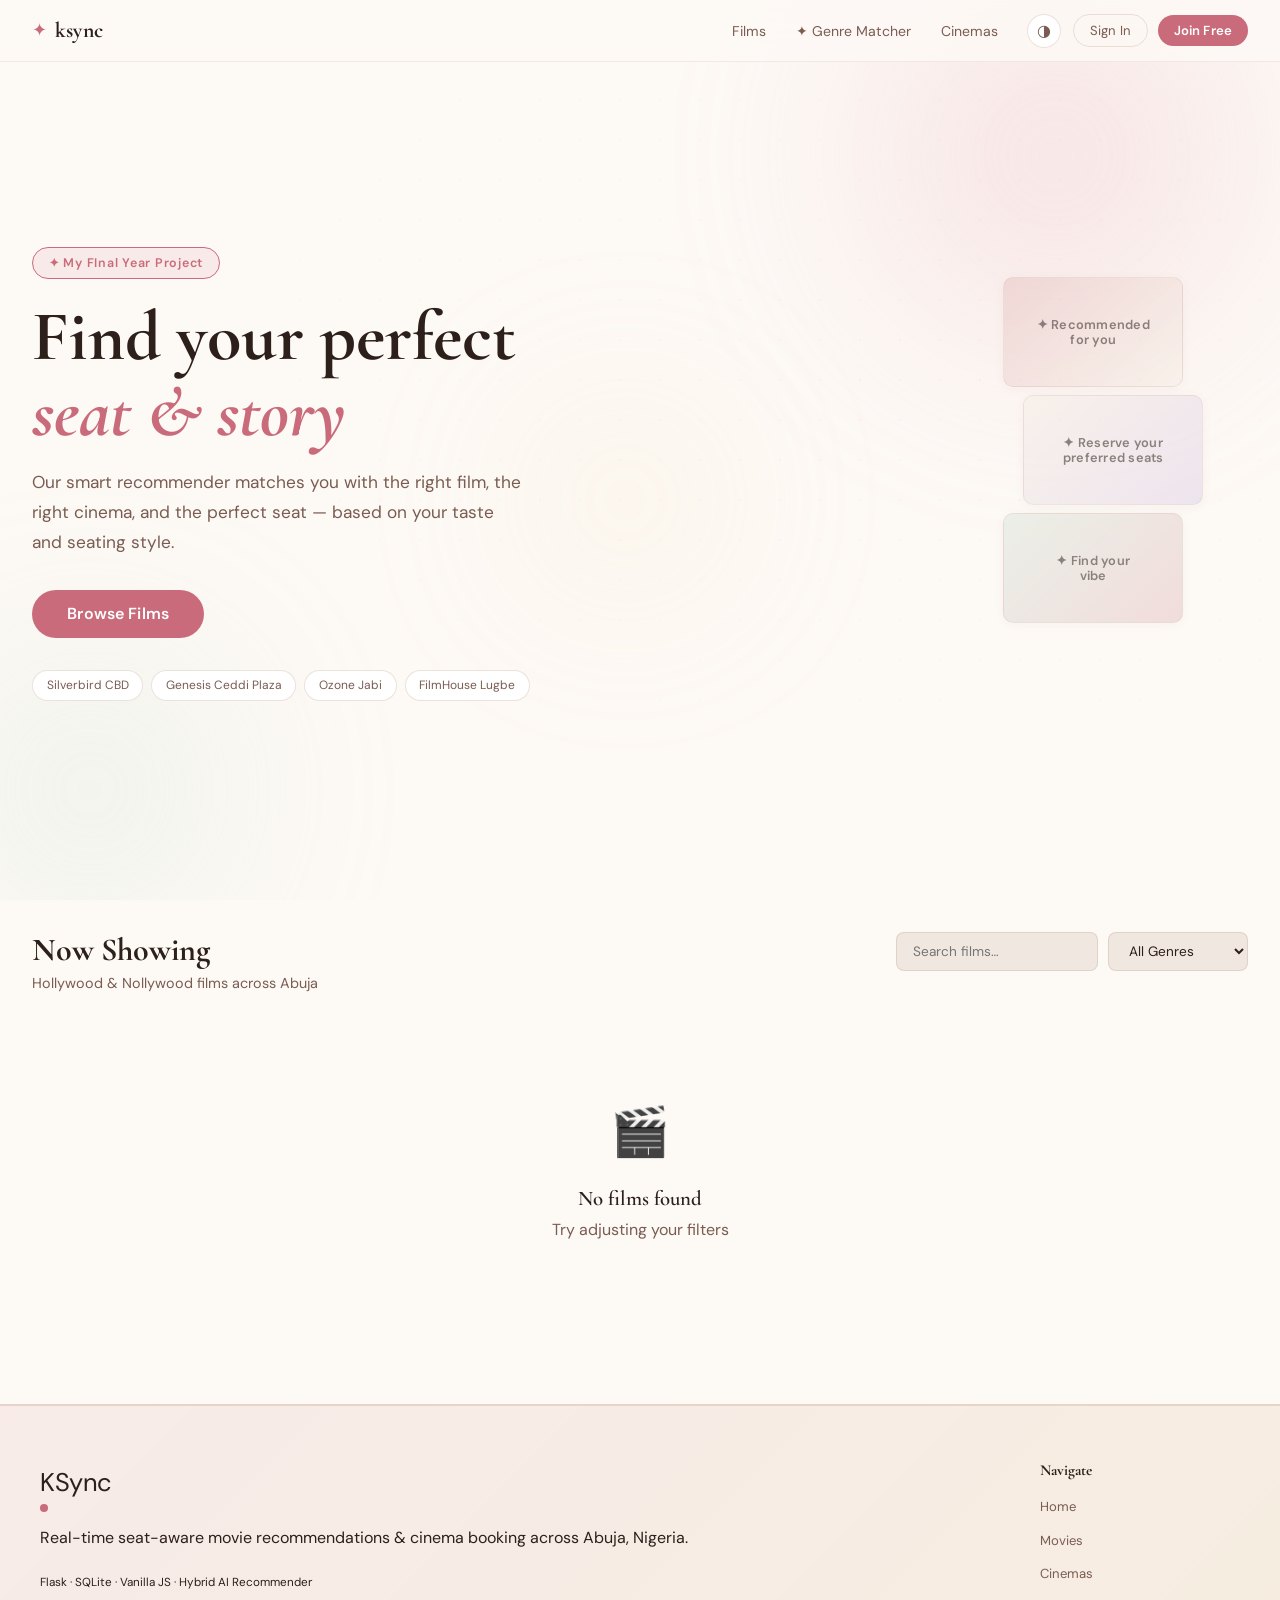
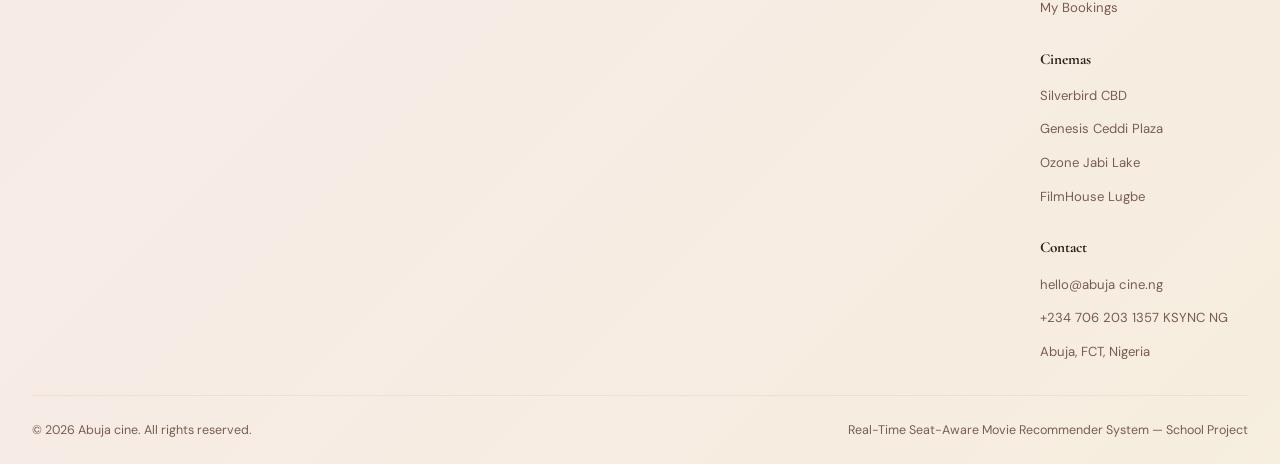
==== templates/index.html @ 8d2e05a7 "collect 2" ====
<!DOCTYPE html>
<html lang="en" data-theme="light">
<head>
<meta charset="UTF-8"/>
<meta name="viewport" content="width=device-width, initial-scale=1.0"/>
<title>My Final Year Project</title>
<link rel="preconnect" href="https://fonts.googleapis.com"/>
<link href="https://fonts.googleapis.com/css2?family=Cormorant+Garamond:ital,wght@0,400;0,600;0,700;1,400;1,600&family=DM+Sans:wght@300;400;500;600&display=swap" rel="stylesheet"/>
<link rel="stylesheet" href="/static/css/main.css"/>
<!-- Paystack Inline JS (real) -->
<script src="https://js.paystack.co/v1/inline.js"></script>
</head>
<body>

<!-- NAV -->
<nav class="nav" id="nav">
  <div class="nav-inner">
    <a class="nav-logo" href="/">
      <span class="logo-mark">✦</span>
      <span class="logo-text">ksync</span>
    </a>
    <div class="nav-center" id="nav-links">
      <button class="nav-link" onclick="showSection('browse')">Films</button>
      <button class="nav-link" id="rec-nav" onclick="showSection('recommendations')" style="display:none">For You</button>
      <button class="nav-link" onclick="showSection('genre-matcher')">✦ Genre Matcher</button>
      <button class="nav-link" id="tix-nav" onclick="showSection('my-bookings')" style="display:none">My Tickets</button>
      <button class="nav-link" onclick="showSection('cinemas')">Cinemas</button>
    </div>
    <div class="nav-right">
      <button class="theme-toggle" id="themeBtn" onclick="toggleTheme()" title="Toggle theme">◑</button>
      <div id="nav-auth" class="nav-auth">
        <button class="btn-outline sm" onclick="openModal('login-modal')">Sign In</button>
        <button class="btn-rose sm" onclick="openModal('register-modal')">Join Free</button>
      </div>
      <div id="nav-user" class="nav-user" style="display:none">
        <span class="user-chip" id="user-chip"></span>
        <button class="btn-outline sm" onclick="logout()">Sign Out</button>
      </div>
    </div>
  </div>
</nav>

<header class="hero">
  <div class="hero-bg">
    <div class="blob b1"></div>
    <div class="blob b2"></div>
    <div class="blob b3"></div>
    <div class="petal-grid"></div>
  </div>
  <div class="hero-content">
    <span class="hero-pill">✦ My FInal Year Project </span>
    <h1 class="hero-title">Find your perfect<br/><em>seat & story</em></h1>
    <p class="hero-sub">Our smart recommender matches you with the right film, the right cinema, and the perfect seat — based on your taste and seating style.</p>
    <div class="hero-actions">
      <button class="btn-rose lg" onclick="showSection('browse')">Browse Films</button>
      <button class="btn-outline lg" id="hero-rec-btn" onclick="showSection('recommendations')" style="display:none">My Picks ✦</button>
    </div>
    <div class="hero-cinemas">
      <span class="cinema-dot">Silverbird CBD</span>
      <span class="cinema-dot">Genesis Ceddi Plaza</span>
      <span class="cinema-dot">Ozone Jabi</span>
      <span class="cinema-dot">FilmHouse Lugbe</span>
    </div>
  </div>
  <div class="hero-art">
    <div class="film-strip">
      <div class="film-frame f1">✦ Recommended<br/>for you</div>
      <div class="film-frame f2">✦ Reserve your<br/>preferred seats</div>
      <div class="film-frame f3">✦ Find your<br/>vibe</div>
    </div>
  </div>
</header>

<!-- MAIN -->
<main class="main">

  <!-- BROWSE -->
  <section class="section" id="section-browse">
    <div class="section-top">
      <div>
        <h2 class="section-title">Now Showing</h2>
        <p class="section-sub">Hollywood & Nollywood films across Abuja</p>
      </div>
      <div class="filter-row">
        <input class="filter-input" type="search" id="search-input" placeholder="Search films…" oninput="filterMovies()"/>
        <select class="filter-select" id="genre-select" onchange="filterMovies()">
          <option value="">All Genres</option>
        </select>
      </div>
    </div>
    <div class="movies-grid" id="movies-grid"></div>
  </section>

  <!-- RECOMMENDATIONS -->
  <section class="section hidden" id="section-recommendations">
    <div class="section-top">
      <div>
        <h2 class="section-title">Curated For You ✦</h2>
        <p class="section-sub">Ranked by genre affinity, seat quality & your seating style</p>
      </div>
      <div class="pref-card" id="pref-card"></div>
    </div>
    <div class="rec-legend">
      <div class="rec-legend-item"><span class="dot rose"></span> Genre match</div>
      <div class="rec-legend-item"><span class="dot gold"></span> Seat quality score</div>
      <div class="rec-legend-item"><span class="dot sage"></span> Seat preference match</div>
    </div>
    <div class="movies-grid" id="recs-grid"></div>
  </section>

  <!-- GENRE MATCHER -->
  <section class="section hidden" id="section-genre-matcher">
    <div class="section-top">
      <div>
        <h2 class="section-title">✦ Genre Matcher</h2>
        <p class="section-sub">Filter by genre, seat preference & rating to find your perfect film</p>
      </div>
    </div>
    <div class="genre-matcher-wrap">
      <div class="matcher-form-card">
        <div id="matcher-form-wrap">
          <div class="shimmer" style="height:300px;border-radius:14px"></div>
        </div>
      </div>
      <div id="matcher-results"></div>
    </div>
  </section>

  <!-- MY TICKETS -->
  <section class="section hidden" id="section-my-bookings">
    <div class="section-top">
      <div>
        <h2 class="section-title">My Tickets</h2>
        <p class="section-sub">Your confirmed bookings and reservation history</p>
      </div>
      <button class="btn-outline sm" onclick="loadTickets()" style="align-self:flex-start;margin-top:0.5rem">↻ Refresh</button>
    </div>
    <div id="tickets-list"></div>
  </section>

  <!-- CINEMAS -->
  <section class="section hidden" id="section-cinemas">
    <div class="section-top">
      <h2 class="section-title">Our Cinemas in Abuja</h2>
    </div>
    <div class="cinemas-grid" id="cinemas-grid"></div>
  </section>

</main>

<!-- MOVIE DETAIL MODAL  -->
<div class="overlay hidden" id="movie-modal" onclick="closeOverlay(event,'movie-modal')">
  <div class="modal wide-modal">
    <button class="close-btn" onclick="closeModal('movie-modal')">✕</button>
    <div id="movie-detail"></div>
  </div>
</div>

<!-- SEAT MAP MODAL -->
<div class="overlay hidden" id="seat-modal" onclick="closeOverlay(event,'seat-modal')">
  <div class="modal xl-modal">
    <button class="close-btn" onclick="closeSeatModal()">✕</button>
    <div id="seat-content"></div>
  </div>
</div>

<!--PAYMENT MODAL -->
<div class="modal-backdrop hidden" id="payment-modal">
  <div class="modal-box" style="max-width:500px">
    <button class="modal-close" onclick="closeModal('payment-modal')">✕</button>
    <div id="payment-content">
      <!-- Dynamic payment content filled by goToPayment() -->
    </div>
  </div>
</div>


<!-- BOOKING CONFIRMED -->
<div class="modal-backdrop hidden" id="confirm-modal">
  <div class="modal-box confirm-box">
    <div id="confirm-content">
      <!-- Dynamic confirmation content filled by showConfirmation() -->
    </div>
  </div>
</div>

<!--LOGIN  -->
<div class="overlay hidden" id="login-modal" onclick="closeOverlay(event,'login-modal')">
  <div class="modal sm-modal">
    <button class="close-btn" onclick="closeModal('login-modal')">✕</button>
    <div class="auth-wrap">
      <div class="auth-brand">✦ ksync</div>
      <h2>Welcome back</h2>
      <p class="auth-hint">Sign in to unlock personalised recommendations</p>
      <div id="login-err" class="form-err hidden"></div>
      <label>Username or Email
        <input type="text" id="login-user" placeholder="you@email.com" autocomplete="username" onkeydown="if(event.key==='Enter')login()"/>
      </label>
      <label>Password
        <input type="password" id="login-pass" placeholder="••••••••" autocomplete="current-password" onkeydown="if(event.key==='Enter')login()"/>
      </label>
      <button class="btn-rose full mt" onclick="login()">Sign In</button>
      <p class="auth-switch">No account? <a onclick="switchModal('register-modal','login-modal')">Create one →</a></p>
     <!--<div class="demo-info">Demo credentials: <code>demo</code> / <code>demo123</code></div> -->
    </div>
  </div>
</div>

<!--REGISTER -->
<div class="overlay hidden" id="register-modal" onclick="closeOverlay(event,'register-modal')">
  <div class="modal sm-modal">
    <button class="close-btn" onclick="closeModal('register-modal')">✕</button>
    <div class="auth-wrap">
      <div class="auth-brand">✦ ksync</div>
      <h2>Create account</h2>
      <p class="auth-hint">Join for AI-powered cinema recommendations</p>
      <div id="reg-err" class="form-err hidden"></div>
      <label>Username
        <input type="text" id="reg-user" placeholder="filmfan_abuja" autocomplete="username"/>
      </label>
      <label>Email
        <input type="email" id="reg-email" placeholder="you@email.com" autocomplete="email"/>
      </label>
      <label>Password
        <input type="password" id="reg-pass" placeholder="Min 6 characters" autocomplete="new-password"/>
      </label>
      <button class="btn-rose full mt" onclick="register()">Create Account</button>
      <p class="auth-switch">Already have one? <a onclick="switchModal('login-modal','register-modal')">Sign in →</a></p>
    </div>
  </div>
</div>

<!--TOAST ─ -->
<div id="toast-container" class="toast-container"></div>

<!--SEAT TOOLTIP -->
<div id="seat-tooltip" class="seat-tooltip"></div>

<!-- FOOTER -->
<footer class="footer">
  <div class="footer-inner">
    <div class="footer-brand">
      <div class="logo footer-logo">K<span>Sync</span><div class="logo-dot"></div></div>
      <p>Real-time seat-aware movie recommendations & cinema booking across Abuja, Nigeria.</p>
      <p style="font-size:.73rem;color:var(--muted);margin-top:8px">Flask · SQLite · Vanilla JS · Hybrid AI Recommender</p>
    </div>
    <div class="footer-links">
      <div class="footer-col">
        <h4>Navigate</h4>
        <a href="#" onclick="showPage('home')">Home</a>
        <a href="#" onclick="showPage('movies')">Movies</a>
        <a href="#" onclick="showPage('cinemas')">Cinemas</a>
        <a href="#" onclick="showPage('mybookings')">My Bookings</a>
      </div>
      <div class="footer-col">
        <h4>Cinemas</h4>
        <a href="#">Silverbird CBD</a>
        <a href="#">Genesis Ceddi Plaza</a>
        <a href="#">Ozone Jabi Lake</a>
        <a href="#">FilmHouse Lugbe</a>
      </div>
      <div class="footer-col">
        <h4>Contact</h4>
        <a href="#">hello@abuja cine.ng</a>
        <a href="#">+234 706 203 1357 KSYNC NG</a>
        <a href="#">Abuja, FCT, Nigeria</a>
      </div>
    </div>
  </div>
  <div class="footer-bottom">
    <span>© 2026 Abuja cine. All rights reserved.</span>
    <span>Real-Time Seat-Aware Movie Recommender System — School Project</span>
  </div>
</footer>


<script>window.PAYSTACK_PUBLIC_KEY = "{{ paystack_public_key }}";</script>
<script src="/static/js/app.js"></script>
</body>
</html>
---- static/css/main.css ----
/* ═══════════════════════════════════════════════════════════════════════════
   ksync — Main Styles
   Palette: Warm cream · Dusty rose · Sage · Champagne gold
   Fonts: Cormorant Garamond (display) + DM Sans (body)
   ═══════════════════════════════════════════════════════════════════════════ */

/* ─── VARIABLES ──────────────────────────────────────────────────────────── */
:root {
  /* Light theme (default) */
  --bg:        #fdf9f5;
  --bg2:       #f8f2ec;
  --bg3:       #f0e8e0;
  --surface:   #ffffff;
  --surface2:  #fdf6f0;
  --border:    rgba(180,140,120,0.15);
  --border2:   rgba(180,140,120,0.25);

  --text:      #2d1f1a;
  --text2:     #7a5c52;
  --text3:     #b89088;

  --rose:      #c96b7a;   /* dusty rose — primary */
  --rose2:     #d4808e;
  --rose-dim:  rgba(201,107,122,0.10);
  --rose-glow: rgba(201,107,122,0.22);

  --gold:      #c49a3c;   /* champagne gold */
  --gold-dim:  rgba(196,154,60,0.12);

  --sage:      #7a9e87;   /* soft sage green */
  --sage-dim:  rgba(122,158,135,0.12);

  --blush:     #e8c5c5;
  --cream:     #f5ede4;
  --purple:    #e0d4e8;
  --light-green: #dce8dc;

  --red:       #c95050;
  --green:     #5a9e7a;
  --blue:      #6b8ec9;

  --shadow:    0 8px 32px rgba(100,60,50,0.10);
  --shadow-sm: 0 2px 12px rgba(100,60,50,0.07);

  --radius:    14px;
  --radius-sm: 8px;
  --radius-lg: 22px;
  --radius-pill: 99px;

  --font-display: 'Cormorant Garamond', Georgia, serif;
  --font-body:    'DM Sans', sans-serif;
  --transition:   0.2s ease;
}

[data-theme="dark"] {
  --bg:        #1a1218;
  --bg2:       #221820;
  --bg3:       #2a1e26;
  --surface:   #2e2028;
  --surface2:  #352535;
  --border:    rgba(220,170,185,0.10);
  --border2:   rgba(220,170,185,0.18);
  --text:      #f0e4e8;
  --text2:     #b89aA0;
  --text3:     #7a5a62;
  --rose:      #d4808e;
  --rose2:     #e09aA5;
  --rose-dim:  rgba(212,128,142,0.15);
  --rose-glow: rgba(212,128,142,0.28);
  --gold:      #d4aa4e;
  --gold-dim:  rgba(212,170,78,0.14);
  --sage:      #8ab898;
  --sage-dim:  rgba(138,184,152,0.14);
  --shadow:    0 8px 32px rgba(0,0,0,0.4);
  --shadow-sm: 0 2px 12px rgba(0,0,0,0.25);
  --blush:     #5a3a3a;
  --cream:     #3a2a2a;
  --purple:    #4a3a4a;
  --light-green: #3a4a3a;
}

/* ─── RESET ──────────────────────────────────────────────────────────────── */
*,*::before,*::after{box-sizing:border-box;margin:0;padding:0}
html{scroll-behavior:smooth}
body{
  font-family:var(--font-body);
  background:var(--bg);
  color:var(--text);
  line-height:1.65;
  overflow-x:hidden;
  transition:background 0.3s,color 0.3s;
}
h1,h2,h3,h4{font-family:var(--font-display);line-height:1.15;font-weight:600}
a{color:var(--rose);cursor:pointer;text-decoration:none}
a:hover{opacity:0.8}
button{cursor:pointer;border:none;font-family:var(--font-body);transition:all var(--transition)}

input,select,textarea{
  width:100%;padding:0.75rem 1rem;
  background:var(--bg3);
  border:1px solid var(--border2);
  border-radius:var(--radius-sm);
  color:var(--text);
  font-family:var(--font-body);font-size:0.92rem;
  outline:none;
  transition:border-color var(--transition),box-shadow var(--transition);
  margin-top:0.3rem;
}
input:focus,select:focus,textarea:focus{border-color:var(--rose);box-shadow:0 0 0 3px var(--rose-dim)}
select option{background:var(--bg3)}
textarea{resize:vertical}
label{display:block;font-size:0.82rem;font-weight:500;color:var(--text2);margin-bottom:0.9rem}
.hidden{display:none!important}

/* ─── BUTTONS ────────────────────────────────────────────────────────────── */
.btn-rose{
  background:var(--rose);color:#fff;
  font-weight:600;font-family:var(--font-body);
  padding:0.6rem 1.4rem;border-radius:var(--radius-pill);
  font-size:0.88rem;letter-spacing:0.01em;
}
.btn-rose:hover{background:var(--rose2);transform:translateY(-1px);box-shadow:0 4px 18px var(--rose-glow)}
.btn-rose.lg{padding:0.85rem 2.2rem;font-size:1rem}
.btn-rose.sm{padding:0.45rem 1rem;font-size:0.82rem}
.btn-rose.full{width:100%;padding:0.85rem;font-size:0.95rem;border-radius:var(--radius-sm)}

.btn-outline{
  background:transparent;color:var(--text2);
  border:1.5px solid var(--border2);
  padding:0.6rem 1.25rem;border-radius:var(--radius-pill);font-size:0.88rem;
}
.btn-outline:hover{border-color:var(--rose);color:var(--rose)}
.btn-outline.lg{padding:0.85rem 2rem;font-size:1rem}
.btn-outline.sm{padding:0.45rem 1rem;font-size:0.82rem}
.btn-outline.full{width:100%;padding:0.85rem;font-size:0.95rem;border-radius:var(--radius-sm)}

.btn-sage{background:var(--sage);color:#fff;border-radius:var(--radius-pill);padding:0.6rem 1.25rem;font-size:0.88rem}
.btn-sage:hover{opacity:0.88;transform:translateY(-1px)}

/* ─── NAV ────────────────────────────────────────────────────────────────── */
.nav{
  position:fixed;top:0;left:0;right:0;z-index:200;
  height:62px;
  backdrop-filter:blur(18px);
  background:rgba(253,249,245,0.88);
  border-bottom:1px solid var(--border);
  transition:background 0.3s;
}
[data-theme="dark"] .nav{background:rgba(26,18,24,0.88)}
.nav-inner{
  max-width:1380px;margin:0 auto;padding:0 2rem;
  height:100%;display:flex;align-items:center;gap:1rem;
}
.nav-logo{display:flex;align-items:center;gap:0.5rem;text-decoration:none;margin-right:auto}
.logo-mark{color:var(--rose);font-size:1.1rem}
.logo-text{font-family:var(--font-display);font-size:1.35rem;font-weight:700;color:var(--text);letter-spacing:0.01em}
.nav-center{display:flex;gap:0.15rem}
.nav-link{
  background:none;color:var(--text2);
  padding:0.4rem 0.85rem;border-radius:var(--radius-sm);
  font-size:0.88rem;font-family:var(--font-body);
}
.nav-link:hover{background:var(--rose-dim);color:var(--rose)}
.nav-right{display:flex;align-items:center;gap:0.75rem}
.theme-toggle{
  background:var(--surface);border:1px solid var(--border2);
  color:var(--text2);width:34px;height:34px;
  border-radius:50%;font-size:1rem;display:flex;align-items:center;justify-content:center;
}
.theme-toggle:hover{border-color:var(--rose);color:var(--rose)}
.nav-auth,.nav-user{display:flex;align-items:center;gap:0.6rem}
.user-chip{
  background:var(--rose-dim);border:1px solid var(--rose);
  color:var(--rose);padding:0.28rem 0.85rem;border-radius:var(--radius-pill);
  font-size:0.78rem;font-weight:600;
}
.mt{margin-top:0.5rem}

/* ─── HERO ────────────────────────────────────────────────────────────────── */
.hero{
  position:relative;min-height:100vh;
  display:flex;align-items:center;
  padding:7rem 2rem 4rem;overflow:hidden;
}
.hero-bg{position:absolute;inset:0;pointer-events:none}
.blob{position:absolute;border-radius:50%;filter:blur(90px);opacity:0.40}
.b1{width:550px;height:550px;background:radial-gradient(circle,#e8b4bc,transparent 70%);top:-120px;right:-50px;animation:bfloat 9s ease-in-out infinite}
.b2{width:380px;height:380px;background:radial-gradient(circle,#c4e0cc,transparent 70%);bottom:-80px;left:-100px;animation:bfloat 12s ease-in-out infinite reverse}
.b3{width:280px;height:280px;background:radial-gradient(circle,#f0d8a0,transparent 70%);top:40%;left:38%;opacity:0.25;animation:bfloat 7s ease-in-out infinite 2s}
.petal-grid{
  position:absolute;inset:0;
  background-image:radial-gradient(circle,var(--rose) 1px,transparent 1px);
  background-size:40px 40px;
  opacity:0.06;
  mask-image:radial-gradient(ellipse at 70% 40%,black 0%,transparent 65%);
}
@keyframes bfloat{0%,100%{transform:translate(0,0) scale(1)}50%{transform:translate(25px,-25px) scale(1.04)}}

.hero-content{position:relative;max-width:620px;animation:fadeUp 0.7s ease both}
.hero-art{
  position:absolute;right:6%;top:50%;transform:translateY(-50%);
  opacity:0.55;pointer-events:none;
}
.film-strip{display:flex;flex-direction:column;gap:8px}
.film-frame{
  width:180px;height:110px;border-radius:10px;
  border:1px solid var(--border2);
  animation:bfloat 6s ease-in-out infinite;
  display:flex;align-items:center;justify-content:center;
  text-align:center;line-height:1.2;
  font-size:0.8rem;font-weight:600;color:var(--text);
  padding:0.5rem;
  box-shadow: var(--shadow-sm);
  letter-spacing: 0.02em;
}
.film-frame::first-letter{
  color: var(--rose);
  font-weight: 700;
}
.f1{background:linear-gradient(135deg,var(--blush),var(--cream));animation-delay:0s}
.f2{background:linear-gradient(135deg,var(--cream),var(--purple));animation-delay:1.5s;margin-left:20px}
.f3{background:linear-gradient(135deg,var(--light-green),var(--blush));animation-delay:3s}

.hero-pill{
  display:inline-block;
  background:var(--rose-dim);border:1px solid var(--rose);
  color:var(--rose);padding:0.3rem 1rem;border-radius:var(--radius-pill);
  font-size:0.78rem;font-weight:600;letter-spacing:0.06em;margin-bottom:1.25rem;
}
.hero-title{
  font-size:clamp(2.8rem,5.5vw,5rem);font-weight:700;
  margin-bottom:1rem;line-height:1.08;
}
.hero-title em{color:var(--rose);font-style:italic}
.hero-sub{font-size:1.08rem;color:var(--text2);max-width:490px;margin-bottom:2rem;line-height:1.75}
.hero-actions{display:flex;gap:0.85rem;flex-wrap:wrap;margin-bottom:2rem}
.hero-cinemas{display:flex;flex-wrap:wrap;gap:0.5rem}
.cinema-dot{
  background:var(--surface);border:1px solid var(--border2);
  padding:0.3rem 0.85rem;border-radius:var(--radius-pill);
  font-size:0.75rem;color:var(--text2);
}

@keyframes fadeUp{from{opacity:0;transform:translateY(28px)}to{opacity:1;transform:none}}

/* ─── MAIN ────────────────────────────────────────────────────────────────── */
.main{max-width:1380px;margin:0 auto;padding:2rem 2rem 6rem}
.section{animation:fadeUp 0.45s ease both}
.section-top{
  display:flex;align-items:flex-start;justify-content:space-between;
  flex-wrap:wrap;gap:1rem;margin-bottom:2rem;
}
.section-title{font-size:2rem;font-weight:700;margin-bottom:0.2rem}
.section-sub{font-size:0.9rem;color:var(--text2)}
.filter-row{display:flex;gap:0.65rem;flex-wrap:wrap}
.filter-input,.filter-select{width:auto;margin:0;padding:0.55rem 1rem;font-size:0.85rem}
.filter-input{min-width:200px}
.filter-select{min-width:140px}

/* ─── PREF CARD ──────────────────────────────────────────────────────────── */
.pref-card{
  background:var(--surface);border:1px solid var(--border2);
  border-radius:var(--radius);padding:0.75rem 1.25rem;
  font-size:0.82rem;color:var(--text2);max-width:300px;
}
.pref-card strong{color:var(--rose)}
.rec-legend{display:flex;gap:1.25rem;margin-bottom:1.25rem;flex-wrap:wrap;font-size:0.78rem;color:var(--text2)}
.rec-legend-item{display:flex;align-items:center;gap:0.4rem}
.dot{width:10px;height:10px;border-radius:50%}
.dot.rose{background:var(--rose)}
.dot.gold{background:var(--gold)}
.dot.sage{background:var(--sage)}

/* ─── MOVIE GRID ─────────────────────────────────────────────────────────── */
.movies-grid{
  display:grid;
  grid-template-columns:repeat(auto-fill,minmax(200px,1fr));
  gap:1.35rem;
}
.movie-card{
  background:var(--surface);
  border:1px solid var(--border);
  border-radius:var(--radius);
  overflow:hidden;cursor:pointer;
  transition:transform 0.22s,border-color 0.22s,box-shadow 0.22s;
  animation:fadeUp 0.4s ease both;
  position:relative;
}
.movie-card:hover{transform:translateY(-5px);border-color:var(--rose);box-shadow:0 16px 36px var(--rose-glow)}
.movie-poster{width:100%;aspect-ratio:2/3;object-fit:cover;display:block;background:var(--bg3)}
.poster-ph{
  width:100%;aspect-ratio:2/3;
  background:linear-gradient(135deg,var(--bg3),var(--bg2));
  display:flex;align-items:center;justify-content:center;
  font-size:2.5rem;color:var(--text3);
}
.movie-body{padding:0.9rem 1rem}
.movie-title{
  font-family:var(--font-display);font-size:1.05rem;font-weight:700;
  margin-bottom:0.35rem;
  white-space:nowrap;overflow:hidden;text-overflow:ellipsis;
}
.movie-meta{display:flex;align-items:center;justify-content:space-between;font-size:0.75rem;color:var(--text2)}
.genre-tag{
  background:var(--rose-dim);color:var(--rose);
  padding:0.12rem 0.5rem;border-radius:4px;font-size:0.7rem;
}
.rating-tag{color:var(--gold);font-weight:600}
.rating-tag::before{content:'★ '}

/* Rec badge */
.rec-score-badge{
  position:absolute;top:0.7rem;right:0.7rem;
  background:var(--rose);color:#fff;
  font-size:0.72rem;font-weight:700;
  padding:0.18rem 0.5rem;border-radius:6px;
}
.seat-info-pill{
  display:flex;flex-wrap:wrap;gap:0.35rem;margin-top:0.45rem;
}
.mini-pill{
  font-size:0.68rem;
  padding:0.1rem 0.45rem;border-radius:4px;
  font-weight:500;
}
.mp-rose{background:var(--rose-dim);color:var(--rose)}
.mp-gold{background:var(--gold-dim);color:var(--gold)}
.mp-sage{background:var(--sage-dim);color:var(--sage)}

/* ─── EMPTY ───────────────────────────────────────────────────────────────── */
.empty-state{
  grid-column:1/-1;text-align:center;
  padding:4rem 2rem;color:var(--text2);
}
.empty-state .ei{font-size:3rem;margin-bottom:1rem}
.empty-state h3{font-family:var(--font-display);font-size:1.3rem;color:var(--text);margin-bottom:0.4rem}

/* ─── SHIMMER ────────────────────────────────────────────────────────────── */
.shimmer{
  height:240px;grid-column:1/-1;
  background:linear-gradient(90deg,var(--surface) 25%,var(--surface2) 50%,var(--surface) 75%);
  background-size:400% 100%;
  animation:shimmer 1.4s infinite;
  border-radius:var(--radius);
}
@keyframes shimmer{0%{background-position:100% 0}100%{background-position:-100% 0}}

/* ─── MOVIE DETAIL ────────────────────────────────────────────────────────── */
.detail-grid{display:grid;grid-template-columns:260px 1fr;gap:2rem}
@media(max-width:620px){.detail-grid{grid-template-columns:1fr}}
.detail-poster{width:100%;aspect-ratio:2/3;object-fit:cover;border-radius:var(--radius);background:var(--bg3)}
.dtitle{font-size:2rem;font-weight:700;margin-bottom:0.5rem}
.dmeta{display:flex;flex-wrap:wrap;gap:0.6rem;margin-bottom:1rem}
.dtag{
  background:var(--surface2);border:1px solid var(--border2);
  border-radius:6px;padding:0.22rem 0.65rem;
  font-size:0.75rem;color:var(--text2);
}
.dtag.rose{background:var(--rose-dim);border-color:var(--rose);color:var(--rose)}
.ddesc{color:var(--text2);line-height:1.75;margin-bottom:1.5rem}
.sts-label{font-family:var(--font-display);font-size:1.1rem;font-weight:700;margin-bottom:0.85rem}
.sts-list{display:flex;flex-wrap:wrap;gap:0.65rem}
.st-btn{
  background:var(--surface2);border:1.5px solid var(--border2);
  border-radius:var(--radius-sm);padding:0.65rem 1rem;
  color:var(--text);font-family:var(--font-body);
  font-size:0.82rem;text-align:left;cursor:pointer;
  transition:all var(--transition);
}
.st-btn:hover{border-color:var(--rose);background:var(--rose-dim)}
.st-btn .stime{font-family:var(--font-display);font-weight:700;font-size:1rem;display:block}
.st-btn .shall,.st-btn .savail,.st-btn .sprice{display:block;font-size:0.72rem;margin-top:0.1rem}
.st-btn .shall{color:var(--text2)}
.st-btn .savail{color:var(--sage)}
.st-btn .sprice{color:var(--gold);font-weight:600}
.st-full{opacity:0.38;cursor:default}.st-full:hover{border-color:var(--border2);background:var(--surface2)}

/* ─── SEAT MAP ───────────────────────────────────────────────────────────── */
.seat-map-wrap{padding:0.25rem 0}
.seat-map-head h2{font-size:1.45rem;font-weight:700;margin-bottom:0.25rem}
.seat-map-head p{color:var(--text2);font-size:0.85rem;margin-bottom:1.25rem}
.screen-wrap{text-align:center;margin-bottom:1.5rem}
.screen-bar{
  height:5px;max-width:80%;margin:0 auto 0.4rem;
  background:linear-gradient(90deg,transparent,var(--rose),var(--rose2),var(--rose),transparent);
  border-radius:3px;box-shadow:0 2px 16px var(--rose-glow);
}
.screen-txt{font-size:0.7rem;color:var(--text3);letter-spacing:0.14em;text-transform:uppercase}
.seat-grid-wrap{overflow-x:auto;padding-bottom:0.75rem}
.seat-row{display:flex;align-items:center;gap:4px;margin-bottom:4px;justify-content:center}
.row-lbl{width:22px;text-align:center;font-size:0.68rem;font-weight:700;color:var(--text3);flex-shrink:0}
.seat-gap{width:14px;flex-shrink:0}

/* Seat styles */
.seat{
  width:28px;height:24px;
  border-radius:5px 5px 3px 3px;
  border:1px solid transparent;
  cursor:pointer;position:relative;
  transition:transform 0.12s,box-shadow 0.12s;
  flex-shrink:0;
}
.seat::after{
  content:'';position:absolute;bottom:-2px;left:18%;right:18%;
  height:2px;border-radius:0 0 2px 2px;
  background:currentColor;opacity:0.4;
}
/* Available quality tiers */
.seat.av-high{background:rgba(122,158,135,0.18);border-color:rgba(122,158,135,0.4);color:var(--sage)}
.seat.av-mid{background:rgba(196,154,60,0.12);border-color:rgba(196,154,60,0.28);color:var(--gold)}
.seat.av-low{background:var(--surface2);border-color:var(--border2);color:var(--text3)}
.seat.av-high:hover,.seat.av-mid:hover,.seat.av-low:hover{
  transform:scale(1.18);border-color:var(--rose);
  background:var(--rose-dim);box-shadow:0 0 10px var(--rose-glow);
}
.seat.booked{background:rgba(0,0,0,0.05);border-color:transparent;opacity:0.3;cursor:not-allowed}
[data-theme="dark"] .seat.booked{background:rgba(255,255,255,0.04)}
.seat.locked{background:rgba(196,154,60,0.1);border-color:rgba(196,154,60,0.3);cursor:not-allowed}
.seat.my-lock{background:var(--gold-dim);border-color:var(--gold);box-shadow:0 0 10px var(--gold-dim);cursor:default}
.seat.selected{
  background:var(--rose);border-color:var(--rose2);
  transform:scale(1.14);box-shadow:0 0 14px var(--rose-glow);
  color:#fff;cursor:default;
}

/* Legend */
.seat-legend{display:flex;flex-wrap:wrap;gap:0.9rem;margin-top:1.25rem;font-size:0.75rem;color:var(--text2)}
.leg-item{display:flex;align-items:center;gap:0.35rem}
.leg-dot{width:16px;height:13px;border-radius:3px 3px 2px 2px;border:1px solid transparent}
.ld-high{background:rgba(122,158,135,0.2);border-color:rgba(122,158,135,0.4)}
.ld-mid{background:rgba(196,154,60,0.14);border-color:rgba(196,154,60,0.3)}
.ld-low{background:var(--surface2);border-color:var(--border2)}
.ld-sel{background:var(--rose)}
.ld-bkd{background:rgba(0,0,0,0.06);border-color:transparent}
.ld-lkd{background:rgba(196,154,60,0.12);border-color:rgba(196,154,60,0.3)}

/* Seat summary */
.seat-summary{
  margin-top:1.25rem;
  background:var(--surface);border:1px solid var(--border2);
  border-radius:var(--radius);padding:1.2rem 1.4rem;
}
.ss-row{display:flex;justify-content:space-between;padding:0.45rem 0;border-bottom:1px solid var(--border);font-size:0.88rem}
.ss-row:last-of-type{border:none}
.ss-lbl{color:var(--text2)}
.ss-val{font-weight:600}
.quality-bar{height:5px;border-radius:3px;background:linear-gradient(90deg,var(--red),var(--gold),var(--sage));margin-top:0.5rem;position:relative}
.q-marker{width:11px;height:11px;background:var(--text);border-radius:50%;position:absolute;top:50%;transform:translate(-50%,-50%);transition:left 0.3s;border:2px solid var(--surface)}
.lock-timer{font-size:0.75rem;color:var(--text3);margin-top:0.4rem}
.book-wrap{margin-top:1rem}
.avail-info{font-size:0.78rem;color:var(--text3);margin-top:0.65rem}

/* Tooltip */
.seat-tooltip{
  position:fixed;background:var(--surface);
  border:1px solid var(--border2);border-radius:var(--radius-sm);
  padding:0.45rem 0.75rem;font-size:0.75rem;
  pointer-events:none;z-index:9999;white-space:nowrap;
  box-shadow:var(--shadow-sm);opacity:0;transition:opacity 0.1s;
}
.seat-tooltip.show{opacity:1}

/* ─── PAYMENT ────────────────────────────────────────────────────────────── */
.pay-title{font-size:1.55rem;font-weight:700;margin-bottom:0.3rem}
.pay-sub{color:var(--text2);font-size:0.88rem;margin-bottom:1.4rem}
.pay-row{display:flex;justify-content:space-between;padding:0.55rem 0;border-bottom:1px solid var(--border);font-size:0.88rem}
.pay-row:last-of-type{border:none}
.pay-lbl{color:var(--text2)}
.pay-total{font-family:var(--font-display);font-size:1.6rem;font-weight:700;color:var(--rose)}
.pay-actions{display:flex;flex-direction:column;gap:0.65rem;margin-top:1.4rem}
.paystack-note{
  background:var(--sage-dim);border:1px solid rgba(122,158,135,0.3);
  color:var(--sage);border-radius:var(--radius-sm);
  padding:0.65rem 1rem;font-size:0.78rem;text-align:center;margin-top:0.75rem;
}

/* ─── CONFIRMATION ───────────────────────────────────────────────────────── */
.confirm-wrap{text-align:center;padding:0.75rem}
.confirm-icon{font-size:3.5rem;margin-bottom:0.85rem;animation:pop 0.4s cubic-bezier(0.34,1.56,0.64,1) both}
@keyframes pop{from{transform:scale(0)}to{transform:scale(1)}}
.confirm-title{font-size:1.8rem;font-weight:700;margin-bottom:0.3rem}
.confirm-sub{color:var(--text2);margin-bottom:1.25rem}
.confirm-details{
  background:var(--surface2);border-radius:var(--radius);
  padding:1rem 1.2rem;margin-bottom:1.25rem;text-align:left;
}
.cd-row{display:flex;justify-content:space-between;padding:0.35rem 0;font-size:0.85rem}
.cd-lbl{color:var(--text2)}
.cd-val{font-weight:600}

/* ─── TICKETS ────────────────────────────────────────────────────────────── */
.tickets-list{display:flex;flex-direction:column;gap:0.9rem}
.ticket{
  background:var(--surface);border:1px solid var(--border);
  border-radius:var(--radius);padding:1.1rem 1.35rem;
  display:grid;grid-template-columns:72px 1fr auto;
  gap:1.1rem;align-items:center;
  animation:fadeUp 0.3s ease both;
}
.tix-poster{width:72px;height:108px;object-fit:cover;border-radius:8px;background:var(--bg3)}
.tix-title{font-family:var(--font-display);font-size:1.05rem;font-weight:700;margin-bottom:0.2rem}
.tix-meta{font-size:0.78rem;color:var(--text2);line-height:1.9}
.tix-badge{
  background:var(--rose-dim);color:var(--rose);
  border:1px solid var(--rose);border-radius:var(--radius-pill);
  padding:0.28rem 0.85rem;font-size:0.72rem;font-weight:700;
  white-space:nowrap;
}

/* ─── CINEMAS ────────────────────────────────────────────────────────────── */
.cinemas-grid{
  display:grid;grid-template-columns:repeat(auto-fill,minmax(280px,1fr));gap:1.25rem;
}
.cinema-card{
  background:var(--surface);border:1px solid var(--border);
  border-radius:var(--radius);padding:1.5rem;
  animation:fadeUp 0.35s ease both;
}
.cinema-name{font-family:var(--font-display);font-size:1.2rem;font-weight:700;margin-bottom:0.3rem}
.cinema-loc{color:var(--rose);font-size:0.82rem;font-weight:600;margin-bottom:0.5rem}
.cinema-addr{color:var(--text2);font-size:0.82rem;line-height:1.6}

/* ─── MODALS ─────────────────────────────────────────────────────────────── */
.overlay{
  position:fixed;inset:0;z-index:500;
  background:rgba(45,31,26,0.55);
  backdrop-filter:blur(8px);
  display:flex;align-items:center;justify-content:center;
  padding:1.5rem;
  animation:fadeIn 0.2s ease;
}
[data-theme="dark"] .overlay{background:rgba(0,0,0,0.65)}
@keyframes fadeIn{from{opacity:0}to{opacity:1}}
.modal{
  background:var(--surface);
  border:1px solid var(--border2);
  border-radius:var(--radius-lg);
  padding:2rem;position:relative;
  max-height:90vh;overflow-y:auto;
  animation:slideUp 0.26s cubic-bezier(0.34,1.56,0.64,1) both;
}
@keyframes slideUp{from{transform:translateY(28px);opacity:0}to{transform:none;opacity:1}}
.sm-modal{width:100%;max-width:440px}
.wide-modal{width:100%;max-width:800px}
.xl-modal{width:100%;max-width:1060px}
.close-btn{
  position:absolute;top:1rem;right:1rem;
  background:var(--bg3);border:1px solid var(--border2);
  color:var(--text2);width:30px;height:30px;
  border-radius:50%;font-size:0.78rem;
  display:flex;align-items:center;justify-content:center;
}
.close-btn:hover{background:var(--rose-dim);color:var(--rose);border-color:var(--rose)}

/* ─── MODAL BACKDROP (for payment & confirmation) ────────────────────────── */
.modal-backdrop{
  position:fixed;inset:0;z-index:500;
  background:rgba(45,31,26,0.55);
  backdrop-filter:blur(8px);
  display:flex;align-items:center;justify-content:center;
  padding:1.5rem;
  animation:fadeIn 0.2s ease;
}
[data-theme="dark"] .modal-backdrop{background:rgba(0,0,0,0.65)}
.modal-box{
  background:var(--surface);
  border:1px solid var(--border2);
  border-radius:var(--radius-lg);
  padding:2rem;position:relative;
  max-height:90vh;overflow-y:auto;
  animation:slideUp 0.26s cubic-bezier(0.34,1.56,0.64,1) both;
}
.modal-close{
  position:absolute;top:1rem;right:1rem;
  background:var(--bg3);border:1px solid var(--border2);
  color:var(--text2);width:30px;height:30px;
  border-radius:50%;font-size:0.78rem;
  display:flex;align-items:center;justify-content:center;
  cursor:pointer;
}
.modal-close:hover{background:var(--rose-dim);color:var(--rose);border-color:var(--rose)}
.confirm-box{text-align:center}

/* ─── FOOTER ─────────────────────────────────────────────────────────────── */
.footer{
  background:linear-gradient(135deg, var(--rose-dim) 0%, var(--gold-dim) 100%);
  border-top:2px solid var(--border2);
  padding:3.5rem 2rem 1.5rem;
  color:var(--text);
}
.footer-inner{
  max-width:1200px;margin:0 auto;
  display:grid;grid-template-columns:1fr auto;gap:3rem;margin-bottom:2rem;
}
.footer-brand{display:flex;flex-direction:column;gap:0.85rem}
.footer-logo{font-size:1.6rem;letter-spacing:-0.5px}
.logo-dot{width:8px;height:8px;background:var(--rose);border-radius:50%}
.footer-links{
  display:grid;grid-template-columns:repeat(auto-fit,minmax(200px,1fr));gap:2rem;
}
.footer-col{display:flex;flex-direction:column;gap:0.75rem}
.footer-col h4{font-size:0.95rem;font-weight:700;margin-bottom:0.3rem;color:var(--text)}
.footer-col a{
  font-size:0.82rem;color:var(--text2);
  transition:color var(--transition);
}
.footer-col a:hover{color:var(--rose)}
.footer-bottom{
  border-top:1px solid var(--border);
  padding-top:1.5rem;
  display:flex;justify-content:space-between;align-items:center;
  font-size:0.78rem;color:var(--text2);
}
@media(max-width:768px){
  .footer-inner{grid-template-columns:1fr;gap:2rem}
  .footer-links{grid-template-columns:1fr}
  .footer-bottom{flex-direction:column;gap:1rem;text-align:center}
}
.auth-wrap{display:flex;flex-direction:column}
.auth-brand{font-family:var(--font-display);font-size:1.15rem;font-weight:700;color:var(--rose);margin-bottom:0.65rem}
.auth-wrap h2{font-size:1.75rem;margin-bottom:0.2rem}
.auth-hint{color:var(--text2);font-size:0.88rem;margin-bottom:1.25rem}
.auth-switch{text-align:center;font-size:0.82rem;color:var(--text2);margin-top:0.65rem}
.auth-switch a{color:var(--rose);cursor:pointer}
.demo-info{text-align:center;font-size:0.75rem;color:var(--text3);margin-top:0.5rem}
.demo-info code{background:var(--bg3);padding:0.1rem 0.35rem;border-radius:4px}

/* ─── ERRORS ─────────────────────────────────────────────────────────────── */
.form-err{
  background:rgba(201,80,80,0.08);border:1px solid rgba(201,80,80,0.25);
  color:var(--red);border-radius:var(--radius-sm);
  padding:0.6rem 1rem;font-size:0.82rem;margin-bottom:0.85rem;
}

/* ─── TOASTS ─────────────────────────────────────────────────────────────── */
.toast-container{position:fixed;bottom:2rem;right:2rem;display:flex;flex-direction:column;gap:0.65rem;z-index:9999}
.toast{
  background:var(--surface);border:1px solid var(--border2);
  border-radius:var(--radius);padding:0.85rem 1.2rem;
  font-size:0.85rem;min-width:270px;
  box-shadow:var(--shadow);
  display:flex;align-items:center;gap:0.65rem;
  animation:toastIn 0.3s cubic-bezier(0.34,1.56,0.64,1) both;
}
.toast.success{border-left:3px solid var(--sage)}
.toast.error  {border-left:3px solid var(--red)}
.toast.info   {border-left:3px solid var(--rose)}
@keyframes toastIn{from{transform:translateX(110%);opacity:0}to{transform:none;opacity:1}}
@keyframes toastOut{to{transform:translateX(110%);opacity:0}}

/* ─── RESPONSIVE ─────────────────────────────────────────────────────────── */
@media(max-width:768px){
  .hero{padding:6.5rem 1.5rem 3rem}
  .hero-art{display:none}
  .hero-title{font-size:2.6rem}
  .main{padding:1.5rem 1rem 4rem}
  .ticket{grid-template-columns:60px 1fr}
  .tix-badge{display:none}
  .nav-inner{padding:0 1rem}
  .nav-center{display:none}
}

/* ─── AI GENRE MATCHER ──────────────────────────────────────────────────── */
.ai-matcher-wrap{display:flex;flex-direction:column;gap:1.5rem;max-width:860px;margin:0 auto;width:100%}
.ai-input-card{
  background:var(--surface);border:1px solid var(--border2);
  border-radius:var(--radius-lg);padding:2rem;
  box-shadow:var(--shadow-sm);
}
.ai-input-header{display:flex;align-items:center;gap:1rem;margin-bottom:1.25rem}
.ai-icon{font-size:2rem;flex-shrink:0;width:52px;height:52px;background:var(--rose-dim);border-radius:50%;display:flex;align-items:center;justify-content:center}
.ai-input-title{font-family:var(--font-display);font-size:1.2rem;font-weight:700;color:var(--text)}
.ai-input-sub{font-size:0.82rem;color:var(--text2);margin-top:0.2rem}
.ai-prompts{display:flex;flex-wrap:wrap;gap:0.5rem;margin-bottom:1.25rem}
.ai-prompt-chip{
  background:var(--bg3);border:1px solid var(--border2);
  color:var(--text2);border-radius:var(--radius-pill);
  padding:0.38rem 0.9rem;font-size:0.78rem;
  transition:all var(--transition);cursor:pointer;font-family:var(--font-body);
}
.ai-prompt-chip:hover{background:var(--rose-dim);border-color:var(--rose);color:var(--rose)}
.ai-prompt-chip.active{background:var(--rose-dim);border-color:var(--rose);color:var(--rose);font-weight:600}
.ai-input-row{display:flex;gap:1rem;align-items:flex-end}
.ai-textarea{
  flex:1;resize:vertical;min-height:90px;
  background:var(--bg3);border:1px solid var(--border2);
  border-radius:var(--radius-sm);padding:0.85rem 1rem;
  font-family:var(--font-body);font-size:0.9rem;color:var(--text);
  transition:border-color var(--transition);
}
.ai-textarea:focus{border-color:var(--rose);outline:none;box-shadow:0 0 0 3px var(--rose-glow)}
.ai-submit-btn{padding:0.85rem 1.5rem;white-space:nowrap;font-size:0.9rem;border-radius:var(--radius);min-width:150px}
.ai-submit-btn:disabled{opacity:0.6;cursor:not-allowed}

.ai-result{
  background:var(--surface);border:1px solid var(--border2);
  border-radius:var(--radius-lg);padding:2rem;box-shadow:var(--shadow-sm);
}
.ai-result-header{display:flex;align-items:center;gap:0.75rem;margin-bottom:1.25rem;padding-bottom:1rem;border-bottom:1px solid var(--border)}
.ai-result-icon{font-size:1.4rem}
.ai-result-title{font-family:var(--font-display);font-size:1.15rem;font-weight:700}
.ai-result-sub{font-size:0.82rem;color:var(--text2);margin-top:0.1rem}
.ai-analysis{
  background:var(--bg2);border-radius:var(--radius);padding:1rem 1.25rem;
  font-size:0.88rem;line-height:1.7;color:var(--text2);margin-bottom:1.25rem;
  border-left:3px solid var(--rose);
}
.ai-matches-title{font-family:var(--font-display);font-size:1rem;font-weight:700;margin-bottom:0.75rem;color:var(--text)}
.ai-match-cards{display:flex;flex-direction:column;gap:0.75rem}
.ai-match-card{
  display:flex;align-items:center;gap:1rem;
  background:var(--bg2);border:1px solid var(--border);
  border-radius:var(--radius);padding:0.9rem 1.1rem;
  cursor:pointer;transition:all var(--transition);
}
.ai-match-card:hover{border-color:var(--rose);background:var(--rose-dim);transform:translateX(4px)}
.ai-match-rank{
  width:36px;height:36px;border-radius:50%;
  background:var(--rose-dim);border:2px solid var(--rose);
  display:flex;align-items:center;justify-content:center;
  font-family:var(--font-display);font-size:1rem;font-weight:700;color:var(--rose);
  flex-shrink:0;
}
.ai-match-poster{width:48px;height:64px;object-fit:cover;border-radius:6px;flex-shrink:0}
.ai-match-info{flex:1;min-width:0}
.ai-match-title{font-family:var(--font-display);font-size:1rem;font-weight:700;color:var(--text);margin-bottom:0.15rem}
.ai-match-reason{font-size:0.78rem;color:var(--text2);line-height:1.5}
.ai-match-tags{display:flex;gap:0.4rem;flex-wrap:wrap;margin-top:0.4rem}
.ai-match-tag{background:var(--bg3);border-radius:var(--radius-pill);padding:0.15rem 0.6rem;font-size:0.7rem;color:var(--text3)}
.ai-match-tag.rose{background:var(--rose-dim);color:var(--rose)}
.ai-match-cta{font-size:0.78rem;color:var(--rose);font-weight:600;white-space:nowrap}
.ai-loading{text-align:center;padding:2rem;color:var(--text2)}
.ai-loading-dots{display:inline-flex;gap:0.4rem;margin-top:0.75rem}
.ai-loading-dots span{width:8px;height:8px;border-radius:50%;background:var(--rose);animation:dotBounce 1.2s infinite}
.ai-loading-dots span:nth-child(2){animation-delay:.2s}
.ai-loading-dots span:nth-child(3){animation-delay:.4s}
@keyframes dotBounce{0%,80%,100%{transform:scale(0.7);opacity:.5}40%{transform:scale(1);opacity:1}}
.ai-no-result{text-align:center;padding:1.5rem;color:var(--text2);font-size:0.9rem}

/* ─── IMPROVED TICKET CARDS ──────────────────────────────────────────────── */
.ticket-section-header{
  display:flex;align-items:center;gap:0.75rem;
  font-family:var(--font-display);font-size:1.15rem;font-weight:700;
  margin-bottom:1rem;padding-bottom:0.5rem;border-bottom:1px solid var(--border);
}
.ticket-section-count{
  font-size:0.78rem;color:var(--text2);font-family:var(--font-body);font-weight:400;
}
.tickets-group{margin-bottom:2.5rem}
.ticket-card{
  display:grid;grid-template-columns:80px 1fr auto;gap:1.25rem;
  background:var(--surface);border:1px solid var(--border2);
  border-radius:var(--radius-lg);padding:1.25rem;
  margin-bottom:0.85rem;box-shadow:var(--shadow-sm);
  transition:all var(--transition);position:relative;overflow:hidden;
}
.ticket-card::before{
  content:'';position:absolute;left:0;top:0;bottom:0;width:4px;
  background:var(--sage);border-radius:4px 0 0 4px;
}
.ticket-card.pending::before{background:var(--gold)}
.ticket-card.past{opacity:0.62}
.ticket-card:hover{box-shadow:var(--shadow);transform:translateY(-1px)}
.ticket-poster{width:80px;height:108px;object-fit:cover;border-radius:var(--radius-sm);flex-shrink:0}
.ticket-poster-ph{width:80px;height:108px;background:var(--bg3);border-radius:var(--radius-sm);display:flex;align-items:center;justify-content:center;font-size:1.5rem}
.ticket-body{display:flex;flex-direction:column;gap:0.4rem;min-width:0}
.ticket-film{font-family:var(--font-display);font-size:1.1rem;font-weight:700;color:var(--text)}
.ticket-genre-tag{display:inline-block;background:var(--rose-dim);color:var(--rose);border-radius:var(--radius-pill);padding:0.18rem 0.65rem;font-size:0.7rem;font-weight:600;margin-bottom:0.2rem;width:fit-content}
.ticket-detail-row{display:flex;align-items:center;gap:0.5rem;font-size:0.82rem;color:var(--text2)}
.ticket-detail-icon{font-size:0.9rem;flex-shrink:0}
.ticket-ref{font-size:0.7rem;color:var(--text3);font-family:monospace;background:var(--bg3);padding:0.2rem 0.5rem;border-radius:4px}
.ticket-status-col{display:flex;flex-direction:column;align-items:flex-end;gap:0.75rem;flex-shrink:0}
.ticket-badge{
  border-radius:var(--radius-pill);padding:0.3rem 0.9rem;
  font-size:0.72rem;font-weight:700;white-space:nowrap;
}
.ticket-badge.confirmed{background:var(--sage-dim);color:var(--sage);border:1px solid var(--sage)}
.ticket-badge.pending{background:var(--gold-dim);color:var(--gold);border:1px solid var(--gold)}
.ticket-amount{font-family:var(--font-display);font-size:1rem;font-weight:700;color:var(--rose)}
.ticket-quality{font-size:0.75rem;color:var(--text3)}
.ticket-past-tag{font-size:0.7rem;color:var(--text3);background:var(--bg3);padding:0.2rem 0.5rem;border-radius:4px}

@media(max-width:640px){
  .ticket-card{grid-template-columns:60px 1fr;gap:0.9rem}
  .ticket-status-col{display:none}
  .ai-input-row{flex-direction:column}
  .ai-submit-btn{width:100%}
  .ai-match-card{flex-wrap:wrap}
}

/* ─── GENRE MATCHER ──────────────────────────────────────────────────────── */
.genre-matcher-wrap{display:flex;flex-direction:column;gap:1.5rem;max-width:960px;margin:0 auto;width:100%}
.matcher-form-card{
  background:var(--surface);border:1px solid var(--border2);
  border-radius:var(--radius-lg);padding:2rem;box-shadow:var(--shadow-sm);
}
.matcher-step{margin-bottom:1.6rem}
.matcher-step:last-of-type{margin-bottom:0}
.matcher-step-label{
  font-family:var(--font-display);font-size:1rem;font-weight:700;
  color:var(--text);margin-bottom:0.75rem;
  display:flex;align-items:center;gap:0.5rem;
}
.matcher-genre-grid{display:flex;flex-wrap:wrap;gap:0.5rem}
.matcher-genre-pill{
  display:flex;align-items:center;gap:0.4rem;
  background:var(--bg3);border:1px solid var(--border2);
  border-radius:var(--radius-pill);padding:0.4rem 0.9rem;
  font-size:0.82rem;cursor:pointer;transition:all var(--transition);
  user-select:none;
}
.matcher-genre-pill input{display:none}
.matcher-genre-pill:hover{border-color:var(--rose);color:var(--rose)}
.matcher-genre-pill:has(input:checked){
  background:var(--rose-dim);border-color:var(--rose);color:var(--rose);font-weight:600;
}
.matcher-option-row{display:flex;flex-wrap:wrap;gap:0.5rem}
.matcher-option{
  display:flex;align-items:center;gap:0.4rem;
  background:var(--bg3);border:1px solid var(--border2);
  border-radius:var(--radius-pill);padding:0.4rem 1rem;
  font-size:0.84rem;cursor:pointer;transition:all var(--transition);
  user-select:none;
}
.matcher-option input{display:none}
.matcher-option:hover{border-color:var(--rose);color:var(--rose)}
.matcher-option:has(input:checked){
  background:var(--rose-dim);border-color:var(--rose);color:var(--rose);font-weight:600;
}
.matcher-find-btn{
  width:100%;margin-top:1.5rem;padding:0.9rem;
  font-size:0.95rem;border-radius:var(--radius);
}
.matcher-results-header{
  background:var(--surface);border:1px solid var(--border2);
  border-radius:var(--radius-lg);padding:1.25rem 1.5rem;
  margin-bottom:1rem;box-shadow:var(--shadow-sm);
}
.matcher-results-title{font-family:var(--font-display);font-size:1.1rem;font-weight:700;margin-bottom:0.25rem}
.matcher-results-sub{font-size:0.8rem;color:var(--text2)}
.matcher-cards{display:flex;flex-direction:column;gap:0.85rem}
.matcher-card{
  display:grid;grid-template-columns:80px 1fr;gap:1.25rem;
  background:var(--surface);border:1px solid var(--border2);
  border-radius:var(--radius-lg);padding:1.15rem;
  box-shadow:var(--shadow-sm);cursor:pointer;
  transition:all var(--transition);
}
.matcher-card:hover{border-color:var(--rose);box-shadow:var(--shadow);transform:translateY(-2px)}
.matcher-card-poster{width:80px;height:108px;object-fit:cover;border-radius:var(--radius-sm)}
.matcher-card-poster-ph{width:80px;height:108px;background:var(--bg3);border-radius:var(--radius-sm);display:flex;align-items:center;justify-content:center;font-size:1.5rem}
.matcher-card-body{display:flex;flex-direction:column;gap:0.35rem;min-width:0}
.matcher-card-rank{font-size:0.7rem;color:var(--rose);font-weight:700;letter-spacing:0.05em}
.matcher-card-title{font-family:var(--font-display);font-size:1.05rem;font-weight:700;color:var(--text)}
.matcher-card-meta{display:flex;flex-wrap:wrap;gap:0.35rem;margin:0.15rem 0}
.matcher-card-seat{font-size:0.8rem;color:var(--text2);margin-top:0.1rem}
.matcher-card-show{font-size:0.78rem;color:var(--text3)}
.matcher-card-avail{display:flex;align-items:center;font-size:0.78rem;color:var(--text2);margin-top:0.25rem;flex-wrap:wrap;gap:0.4rem}

@media(max-width:640px){
  .matcher-card{grid-template-columns:60px 1fr}
  .matcher-card-poster,.matcher-card-poster-ph{width:60px;height:80px}
}

/* ── Two-score seat summary panel ──────────────────────────────────────── */
.ss-divider {
  font-size: 0.72rem; font-weight: 700; text-transform: uppercase;
  letter-spacing: 0.07em; color: var(--text3);
  margin: 0.65rem 0 0.35rem;
  display: flex; align-items: center; gap: 0.5rem;
}
.ss-badge {
  font-size: 0.65rem; font-weight: 600; border-radius: var(--radius-pill);
  padding: 0.12rem 0.55rem; text-transform: none; letter-spacing: 0;
}
.ss-badge-gold { background: var(--gold-dim); color: var(--gold); }
.ss-badge-rose { background: var(--rose-dim); color: var(--rose); }

/* ── Two-score tooltip ──────────────────────────────────────────────────── */
#seat-tooltip { line-height: 1.65; }
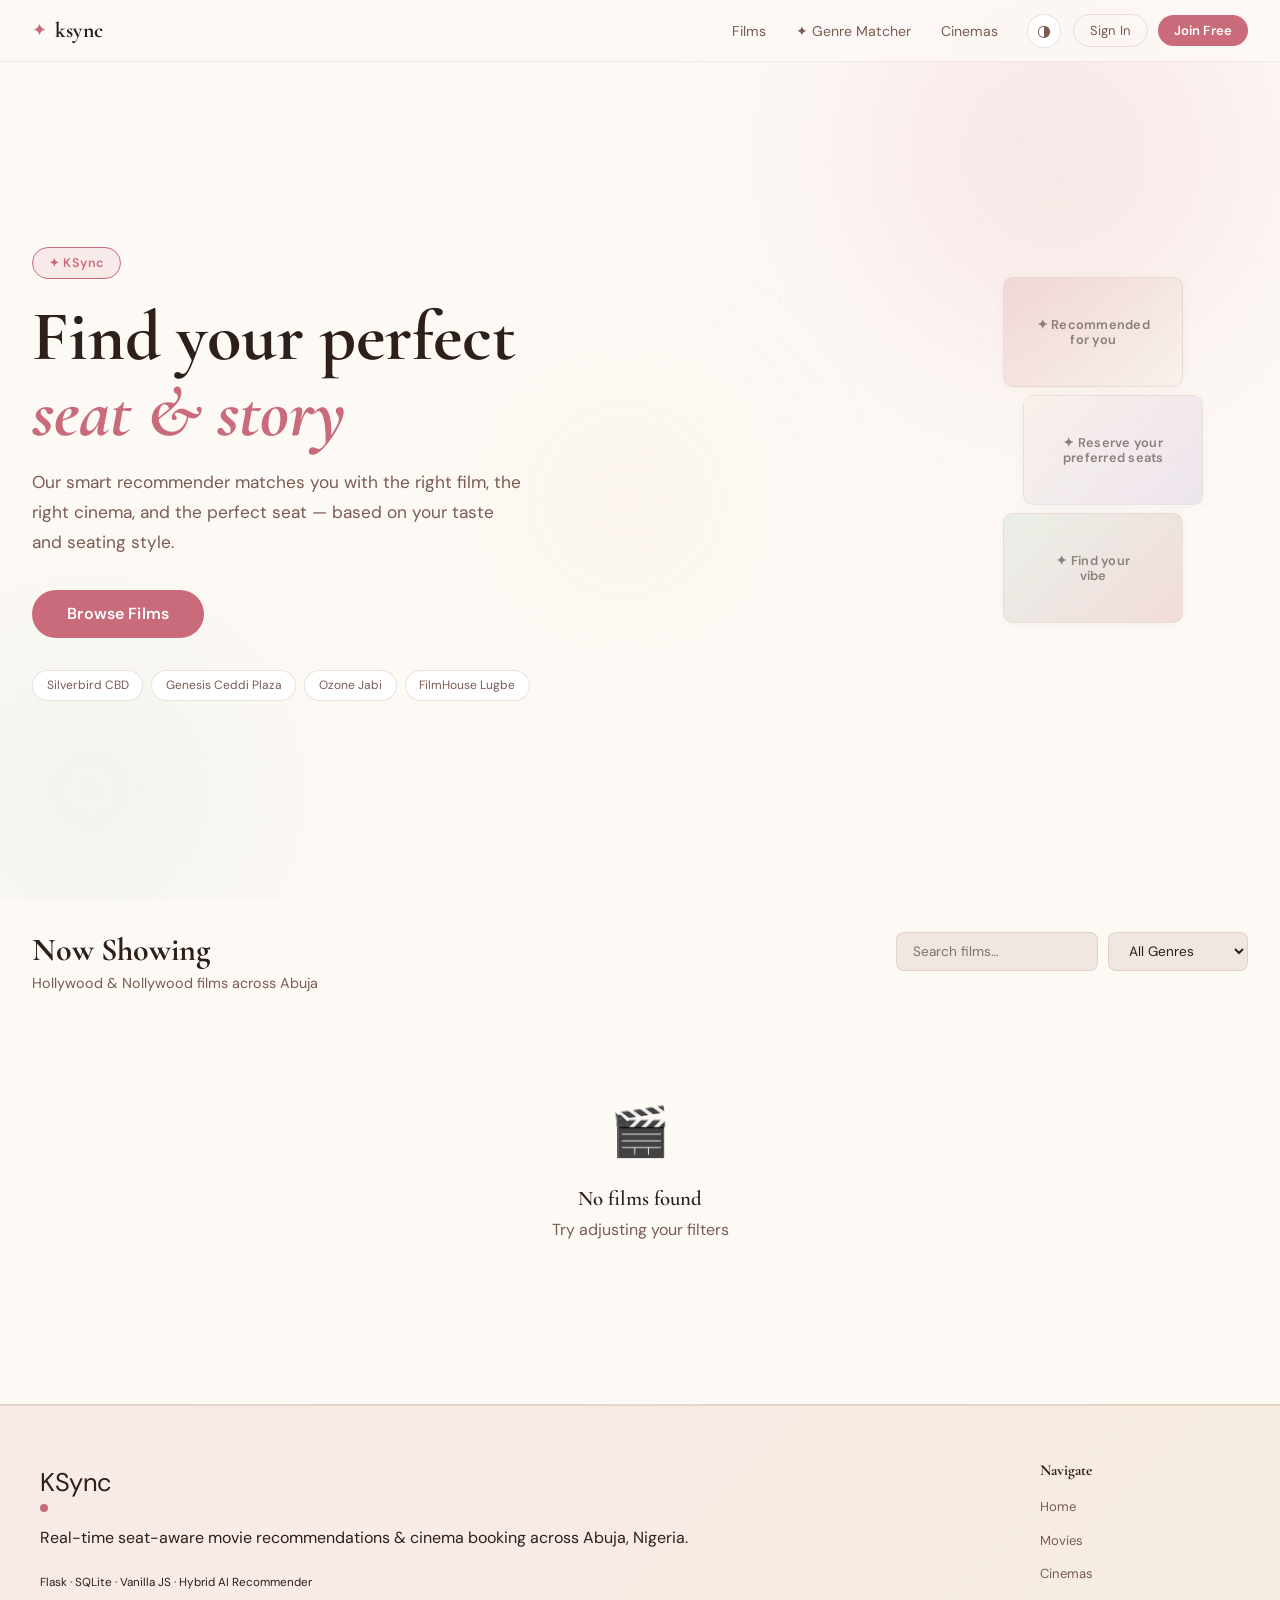
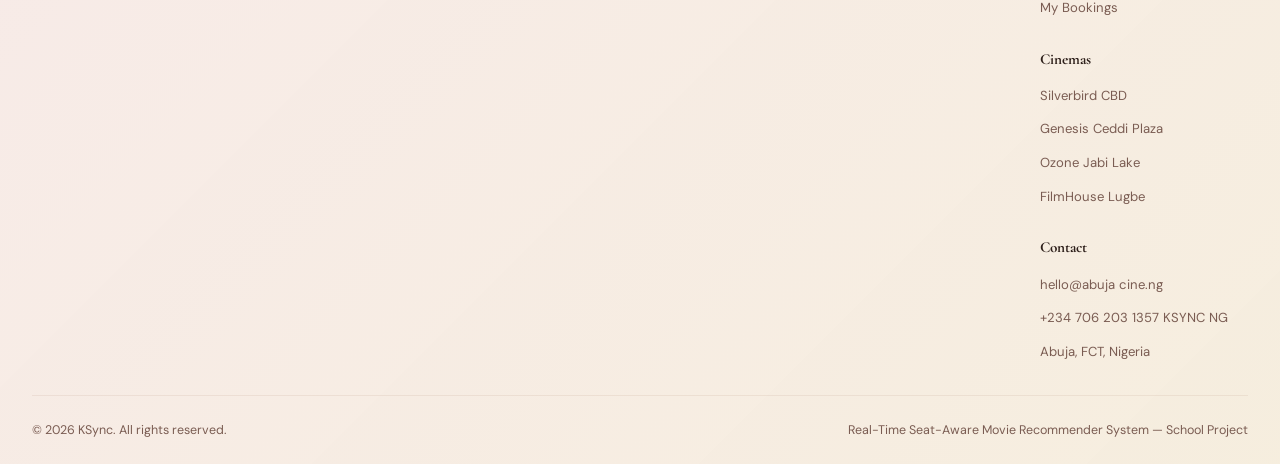
==== commit 4e8df8bc: "Added KSync title" ====
--- a/templates/index.html
+++ b/templates/index.html
@@ -3,12 +3,183 @@
 <head>
 <meta charset="UTF-8"/>
 <meta name="viewport" content="width=device-width, initial-scale=1.0"/>
-<title>My Final Year Project</title>
+<title>KSync </title>
 <link rel="preconnect" href="https://fonts.googleapis.com"/>
 <link href="https://fonts.googleapis.com/css2?family=Cormorant+Garamond:ital,wght@0,400;0,600;0,700;1,400;1,600&family=DM+Sans:wght@300;400;500;600&display=swap" rel="stylesheet"/>
 <link rel="stylesheet" href="/static/css/main.css"/>
 <!-- Paystack Inline JS (real) -->
 <script src="https://js.paystack.co/v1/inline.js"></script>
+<style>
+/* ── Smart Seat Suggestions ─────────────────────────── */
+.suggest-panel {
+  background: var(--surface, #fff);
+  border: 1.5px solid var(--border, #e5e7eb);
+  border-radius: 16px;
+  padding: 1.1rem 1.25rem 1rem;
+  margin-bottom: 1.4rem;
+  position: relative;
+}
+.suggest-panel.dismissed { display: none; }
+.suggest-header {
+  display: flex;
+  align-items: center;
+  justify-content: space-between;
+  margin-bottom: 0.85rem;
+}
+.suggest-title {
+  font-size: 0.82rem;
+  font-weight: 600;
+  letter-spacing: .04em;
+  text-transform: uppercase;
+  color: var(--rose, #c0392b);
+  display: flex;
+  align-items: center;
+  gap: 0.4rem;
+}
+.suggest-title svg { flex-shrink: 0; }
+.suggest-sub {
+  font-size: 0.74rem;
+  color: var(--muted, #888);
+  margin-top: 1px;
+}
+.suggest-dismiss {
+  background: none;
+  border: none;
+  cursor: pointer;
+  color: var(--muted, #888);
+  font-size: 1rem;
+  line-height: 1;
+  padding: 2px 4px;
+  border-radius: 6px;
+  transition: background .15s;
+}
+.suggest-dismiss:hover { background: var(--border, #eee); color: var(--text, #333); }
+.suggest-cards {
+  display: grid;
+  grid-template-columns: repeat(3, 1fr);
+  gap: 0.65rem;
+}
+@media (max-width: 540px) {
+  .suggest-cards { grid-template-columns: 1fr; }
+}
+.suggest-card {
+  border: 1.5px solid var(--border, #e5e7eb);
+  border-radius: 12px;
+  padding: 0.75rem 0.85rem 0.7rem;
+  cursor: pointer;
+  transition: border-color .18s, box-shadow .18s, transform .14s;
+  background: var(--bg, #fafafa);
+  position: relative;
+  overflow: hidden;
+}
+.suggest-card:hover {
+  border-color: var(--rose, #c0392b);
+  box-shadow: 0 3px 14px rgba(192,57,43,.13);
+  transform: translateY(-2px);
+}
+.suggest-card.selected {
+  border-color: var(--rose, #c0392b);
+  background: color-mix(in srgb, var(--rose, #c0392b) 8%, var(--bg, #fff));
+}
+.suggest-rank {
+  position: absolute;
+  top: 7px; right: 9px;
+  font-size: 0.67rem;
+  font-weight: 700;
+  color: var(--muted, #999);
+  letter-spacing: .03em;
+}
+.suggest-seat-id {
+  font-size: 1.25rem;
+  font-weight: 700;
+  color: var(--text, #111);
+  letter-spacing: .01em;
+  margin-bottom: 3px;
+}
+.suggest-tags {
+  display: flex;
+  flex-wrap: wrap;
+  gap: 4px;
+  margin-bottom: 7px;
+}
+.suggest-tag {
+  font-size: 0.63rem;
+  padding: 1px 6px;
+  border-radius: 99px;
+  font-weight: 600;
+  letter-spacing: .03em;
+  text-transform: capitalize;
+}
+.suggest-tag.zone { background: #e8f4f0; color: #2e7d61; }
+.suggest-tag.pos  { background: #eef2ff; color: #4338ca; }
+.suggest-scores {
+  display: flex;
+  gap: 8px;
+  align-items: center;
+}
+.sbar-wrap { flex: 1; }
+.sbar-label { font-size: 0.6rem; color: var(--muted, #999); margin-bottom: 1px; }
+.sbar {
+  height: 4px;
+  border-radius: 99px;
+  background: var(--border, #e5e7eb);
+  overflow: hidden;
+}
+.sbar-fill { height: 100%; border-radius: 99px; transition: width .4s ease; }
+.sbar-fill.obj  { background: linear-gradient(90deg,#f5a623,#f76b1c); }
+.sbar-fill.pref { background: linear-gradient(90deg,#7c3aed,#a855f7); }
+.suggest-select-btn {
+  margin-top: 0.65rem;
+  width: 100%;
+  padding: 0.38rem 0;
+  border-radius: 8px;
+  border: 1.5px solid var(--rose, #c0392b);
+  background: none;
+  color: var(--rose, #c0392b);
+  font-size: 0.74rem;
+  font-weight: 600;
+  cursor: pointer;
+  transition: background .15s, color .15s;
+}
+.suggest-select-btn:hover,
+.suggest-card.selected .suggest-select-btn {
+  background: var(--rose, #c0392b);
+  color: #fff;
+}
+.suggest-manual-link {
+  margin-top: 0.7rem;
+  text-align: center;
+  font-size: 0.74rem;
+  color: var(--muted, #999);
+}
+.suggest-manual-link button {
+  background: none;
+  border: none;
+  cursor: pointer;
+  color: var(--rose, #c0392b);
+  font-size: 0.74rem;
+  font-weight: 600;
+  text-decoration: underline;
+  padding: 0;
+}
+.suggest-loading {
+  text-align: center;
+  padding: 1.2rem 0 0.5rem;
+  color: var(--muted, #999);
+  font-size: 0.82rem;
+}
+.suggest-spinner {
+  display: inline-block;
+  width: 18px; height: 18px;
+  border: 2px solid var(--border, #ddd);
+  border-top-color: var(--rose, #c0392b);
+  border-radius: 50%;
+  animation: spin .7s linear infinite;
+  vertical-align: middle;
+  margin-right: 6px;
+}
+@keyframes spin { to { transform: rotate(360deg); } }
+</style>
 </head>
 <body>
 
@@ -48,7 +219,7 @@
     <div class="petal-grid"></div>
   </div>
   <div class="hero-content">
-    <span class="hero-pill">✦ My FInal Year Project </span>
+    <span class="hero-pill">✦ KSync </span>
     <h1 class="hero-title">Find your perfect<br/><em>seat & story</em></h1>
     <p class="hero-sub">Our smart recommender matches you with the right film, the right cinema, and the perfect seat — based on your taste and seating style.</p>
     <div class="hero-actions">
@@ -268,12 +439,175 @@
     </div>
   </div>
   <div class="footer-bottom">
-    <span>© 2026 Abuja cine. All rights reserved.</span>
+    <span>© 2026 KSync. All rights reserved.</span>
     <span>Real-Time Seat-Aware Movie Recommender System — School Project</span>
   </div>
 </footer>
 
 
+<script>
+// ════════════════════════════════════════════════════════════
+//  SMART SEAT SUGGESTIONS
+// ════════════════════════════════════════════════════════════
+
+/**
+ * Fetch the top-3 suggestions from the backend and inject the
+ * suggestions panel at the top of #seat-content, ABOVE the seat map
+ * that the existing app.js renders.
+ *
+ * We hook into openSeatModal (or the fetch that populates #seat-content).
+ * Because app.js is loaded AFTER this script, we patch at DOMContentLoaded.
+ */
+
+let _suggestShowtimeId = null;   // track which showtime the panel belongs to
+
+function buildSuggestPanel(suggestions, personalised) {
+  if (!suggestions || suggestions.length === 0) return '';
+
+  const ranks = ['✦ Best Pick', '2nd Choice', '3rd Choice'];
+
+  const cards = suggestions.map((s, i) => {
+    const zone = s.position_tags.find(t => ['front','middle','back'].includes(t)) || '';
+    const pos  = s.position_tags.find(t => ['center','aisle','edge'].includes(t)) || '';
+    const objPct  = Math.round((s.q_obj / 10) * 100);
+    const prefPct = s.q_pref_pct;
+
+    return `
+      <div class="suggest-card" id="scard-${s.id}" onclick="selectSuggestion(${s.id}, ${s.row_num}, ${s.col_num}, '${s.row_label}', ${s.seat_number})">
+        <span class="suggest-rank">${ranks[i]}</span>
+        <div class="suggest-seat-id">Row ${s.row_label} · Seat ${s.seat_number}</div>
+        <div class="suggest-tags">
+          ${zone ? `<span class="suggest-tag zone">${zone}</span>` : ''}
+          ${pos  ? `<span class="suggest-tag pos">${pos}</span>`   : ''}
+        </div>
+        <div class="suggest-scores">
+          <div class="sbar-wrap">
+            <div class="sbar-label">Quality</div>
+            <div class="sbar"><div class="sbar-fill obj" style="width:${objPct}%"></div></div>
+          </div>
+          <div class="sbar-wrap">
+            <div class="sbar-label">${personalised ? 'For You' : 'Position'}</div>
+            <div class="sbar"><div class="sbar-fill pref" style="width:${prefPct}%"></div></div>
+          </div>
+        </div>
+        <button class="suggest-select-btn" onclick="event.stopPropagation(); selectSuggestion(${s.id}, ${s.row_num}, ${s.col_num}, '${s.row_label}', ${s.seat_number})">
+          Select this seat →
+        </button>
+      </div>`;
+  }).join('');
+
+  const subtitle = personalised
+    ? 'Ranked by seat quality &amp; your personal seating preferences'
+    : 'Ranked by objective seat quality (SMPTE standard)';
+
+  return `
+    <div class="suggest-panel" id="suggest-panel">
+      <div class="suggest-header">
+        <div>
+          <div class="suggest-title">
+            <svg width="13" height="13" viewBox="0 0 16 16" fill="currentColor"><path d="M8 1l1.9 3.9L14 5.6l-3 2.9.7 4.1L8 10.5l-3.7 2.1.7-4.1-3-2.9 4.1-.7z"/></svg>
+            Smart Seat Suggestions
+          </div>
+          <div class="suggest-sub">${subtitle}</div>
+        </div>
+        <button class="suggest-dismiss" title="Dismiss and pick manually" onclick="dismissSuggestions()">✕</button>
+      </div>
+      <div class="suggest-cards">${cards}</div>
+      <div class="suggest-manual-link">
+        Prefer to choose yourself?
+        <button onclick="dismissSuggestions()">Pick a seat manually</button>
+      </div>
+    </div>`;
+}
+
+function dismissSuggestions() {
+  const panel = document.getElementById('suggest-panel');
+  if (panel) panel.classList.add('dismissed');
+}
+
+function selectSuggestion(seatId, rowNum, colNum, rowLabel, seatNum) {
+  // Highlight the chosen card
+  document.querySelectorAll('.suggest-card').forEach(c => c.classList.remove('selected'));
+  const card = document.getElementById(`scard-${seatId}`);
+  if (card) card.classList.add('selected');
+
+  // Delegate to the existing seat-selection function in app.js
+  // app.js exposes selectSeat(seatId, showtimeId) or similar — we call it.
+  // We also try to scroll the physical seat into view on the map.
+  if (typeof selectSeat === 'function') {
+    selectSeat(seatId, _suggestShowtimeId);
+  } else {
+    // Fallback: simulate a click on the rendered seat element
+    const el = document.querySelector(`[data-seat-id="${seatId}"]`);
+    if (el) {
+      el.scrollIntoView({ behavior: 'smooth', block: 'center' });
+      el.click();
+    }
+  }
+}
+
+async function loadSuggestions(showtimeId) {
+  _suggestShowtimeId = showtimeId;
+
+  // Insert a loading placeholder at the top of seat-content
+  const container = document.getElementById('seat-content');
+  if (!container) return;
+
+  const placeholder = document.createElement('div');
+  placeholder.id = 'suggest-placeholder';
+  placeholder.innerHTML = `
+    <div class="suggest-panel" id="suggest-panel">
+      <div class="suggest-loading">
+        <span class="suggest-spinner"></span> Finding the best seats for you…
+      </div>
+    </div>`;
+  container.insertBefore(placeholder, container.firstChild);
+
+  try {
+    const res  = await fetch(`/api/seats/${showtimeId}/suggest`);
+    const data = await res.json();
+    const html = buildSuggestPanel(data.suggestions, data.personalised);
+    const old  = document.getElementById('suggest-panel');
+    if (old) old.outerHTML = html || '';
+  } catch (e) {
+    const old = document.getElementById('suggest-panel');
+    if (old) old.remove();
+  }
+}
+
+// ── Hook into the seat modal opening ──────────────────────
+// We patch after DOMContentLoaded so app.js is already defined.
+document.addEventListener('DOMContentLoaded', () => {
+
+  // Strategy: intercept calls to openSeatModal / whatever function
+  // app.js uses to populate #seat-content via fetch('/api/seats/<id>').
+  // We wrap the native fetch so that whenever a seats API call completes
+  // and #seat-modal becomes visible, we inject our panel.
+
+  const _origFetch = window.fetch;
+  window.fetch = async function(...args) {
+    const result = await _origFetch(...args);
+
+    // Only act on /api/seats/<number> GET calls (the seat-map loader)
+    const url = typeof args[0] === 'string' ? args[0] : (args[0] && args[0].url) || '';
+    const seatMapMatch = url.match(/\/api\/seats\/(\d+)(?!\/)(\?.*)?$/);
+    if (seatMapMatch) {
+      const sid = parseInt(seatMapMatch[1]);
+      // Wait a tick for app.js to render the seat map into #seat-content
+      requestAnimationFrame(() => {
+        // Only inject if the modal is visible and there's no panel yet
+        const modal   = document.getElementById('seat-modal');
+        const already = document.getElementById('suggest-panel');
+        const content = document.getElementById('seat-content');
+        if (modal && !modal.classList.contains('hidden') && !already && content) {
+          loadSuggestions(sid);
+        }
+      });
+    }
+    return result;
+  };
+});
+</script>
 <script>window.PAYSTACK_PUBLIC_KEY = "{{ paystack_public_key }}";</script>
 <script src="/static/js/app.js"></script>
 </body>
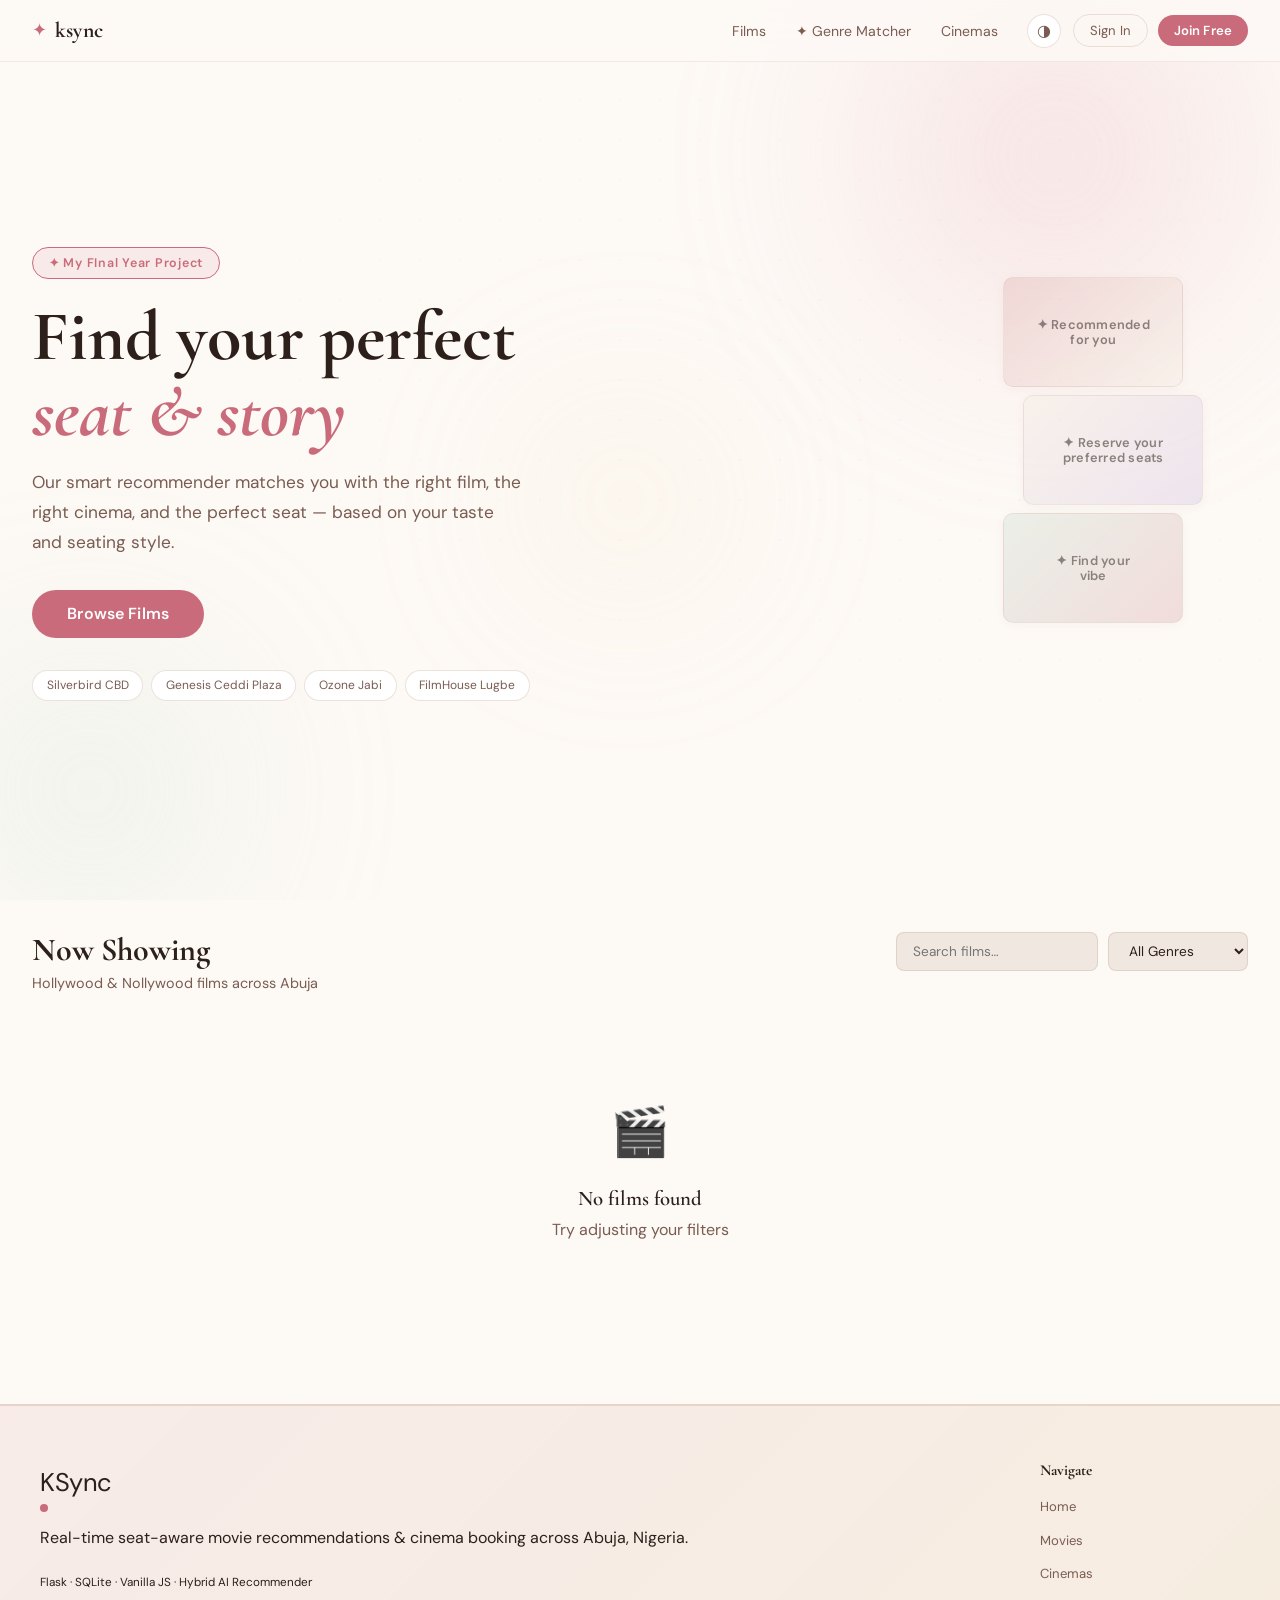
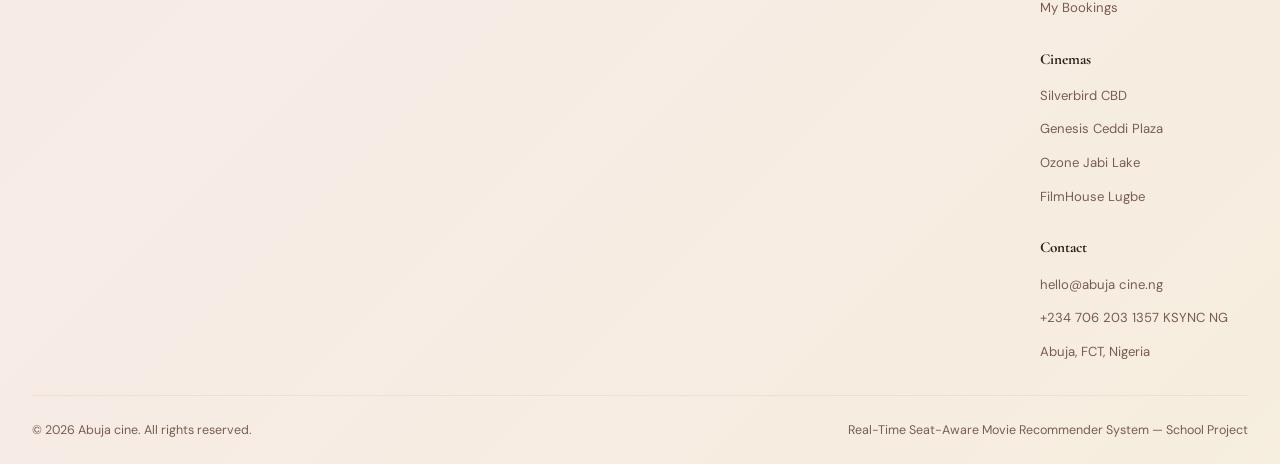
==== commit ffd17871: "added admin toggle button" ====
--- a/templates/index.html
+++ b/templates/index.html
@@ -3,183 +3,12 @@
 <head>
 <meta charset="UTF-8"/>
 <meta name="viewport" content="width=device-width, initial-scale=1.0"/>
-<title>KSync </title>
+<title>My Final Year Project</title>
 <link rel="preconnect" href="https://fonts.googleapis.com"/>
 <link href="https://fonts.googleapis.com/css2?family=Cormorant+Garamond:ital,wght@0,400;0,600;0,700;1,400;1,600&family=DM+Sans:wght@300;400;500;600&display=swap" rel="stylesheet"/>
 <link rel="stylesheet" href="/static/css/main.css"/>
 <!-- Paystack Inline JS (real) -->
 <script src="https://js.paystack.co/v1/inline.js"></script>
-<style>
-/* ── Smart Seat Suggestions ─────────────────────────── */
-.suggest-panel {
-  background: var(--surface, #fff);
-  border: 1.5px solid var(--border, #e5e7eb);
-  border-radius: 16px;
-  padding: 1.1rem 1.25rem 1rem;
-  margin-bottom: 1.4rem;
-  position: relative;
-}
-.suggest-panel.dismissed { display: none; }
-.suggest-header {
-  display: flex;
-  align-items: center;
-  justify-content: space-between;
-  margin-bottom: 0.85rem;
-}
-.suggest-title {
-  font-size: 0.82rem;
-  font-weight: 600;
-  letter-spacing: .04em;
-  text-transform: uppercase;
-  color: var(--rose, #c0392b);
-  display: flex;
-  align-items: center;
-  gap: 0.4rem;
-}
-.suggest-title svg { flex-shrink: 0; }
-.suggest-sub {
-  font-size: 0.74rem;
-  color: var(--muted, #888);
-  margin-top: 1px;
-}
-.suggest-dismiss {
-  background: none;
-  border: none;
-  cursor: pointer;
-  color: var(--muted, #888);
-  font-size: 1rem;
-  line-height: 1;
-  padding: 2px 4px;
-  border-radius: 6px;
-  transition: background .15s;
-}
-.suggest-dismiss:hover { background: var(--border, #eee); color: var(--text, #333); }
-.suggest-cards {
-  display: grid;
-  grid-template-columns: repeat(3, 1fr);
-  gap: 0.65rem;
-}
-@media (max-width: 540px) {
-  .suggest-cards { grid-template-columns: 1fr; }
-}
-.suggest-card {
-  border: 1.5px solid var(--border, #e5e7eb);
-  border-radius: 12px;
-  padding: 0.75rem 0.85rem 0.7rem;
-  cursor: pointer;
-  transition: border-color .18s, box-shadow .18s, transform .14s;
-  background: var(--bg, #fafafa);
-  position: relative;
-  overflow: hidden;
-}
-.suggest-card:hover {
-  border-color: var(--rose, #c0392b);
-  box-shadow: 0 3px 14px rgba(192,57,43,.13);
-  transform: translateY(-2px);
-}
-.suggest-card.selected {
-  border-color: var(--rose, #c0392b);
-  background: color-mix(in srgb, var(--rose, #c0392b) 8%, var(--bg, #fff));
-}
-.suggest-rank {
-  position: absolute;
-  top: 7px; right: 9px;
-  font-size: 0.67rem;
-  font-weight: 700;
-  color: var(--muted, #999);
-  letter-spacing: .03em;
-}
-.suggest-seat-id {
-  font-size: 1.25rem;
-  font-weight: 700;
-  color: var(--text, #111);
-  letter-spacing: .01em;
-  margin-bottom: 3px;
-}
-.suggest-tags {
-  display: flex;
-  flex-wrap: wrap;
-  gap: 4px;
-  margin-bottom: 7px;
-}
-.suggest-tag {
-  font-size: 0.63rem;
-  padding: 1px 6px;
-  border-radius: 99px;
-  font-weight: 600;
-  letter-spacing: .03em;
-  text-transform: capitalize;
-}
-.suggest-tag.zone { background: #e8f4f0; color: #2e7d61; }
-.suggest-tag.pos  { background: #eef2ff; color: #4338ca; }
-.suggest-scores {
-  display: flex;
-  gap: 8px;
-  align-items: center;
-}
-.sbar-wrap { flex: 1; }
-.sbar-label { font-size: 0.6rem; color: var(--muted, #999); margin-bottom: 1px; }
-.sbar {
-  height: 4px;
-  border-radius: 99px;
-  background: var(--border, #e5e7eb);
-  overflow: hidden;
-}
-.sbar-fill { height: 100%; border-radius: 99px; transition: width .4s ease; }
-.sbar-fill.obj  { background: linear-gradient(90deg,#f5a623,#f76b1c); }
-.sbar-fill.pref { background: linear-gradient(90deg,#7c3aed,#a855f7); }
-.suggest-select-btn {
-  margin-top: 0.65rem;
-  width: 100%;
-  padding: 0.38rem 0;
-  border-radius: 8px;
-  border: 1.5px solid var(--rose, #c0392b);
-  background: none;
-  color: var(--rose, #c0392b);
-  font-size: 0.74rem;
-  font-weight: 600;
-  cursor: pointer;
-  transition: background .15s, color .15s;
-}
-.suggest-select-btn:hover,
-.suggest-card.selected .suggest-select-btn {
-  background: var(--rose, #c0392b);
-  color: #fff;
-}
-.suggest-manual-link {
-  margin-top: 0.7rem;
-  text-align: center;
-  font-size: 0.74rem;
-  color: var(--muted, #999);
-}
-.suggest-manual-link button {
-  background: none;
-  border: none;
-  cursor: pointer;
-  color: var(--rose, #c0392b);
-  font-size: 0.74rem;
-  font-weight: 600;
-  text-decoration: underline;
-  padding: 0;
-}
-.suggest-loading {
-  text-align: center;
-  padding: 1.2rem 0 0.5rem;
-  color: var(--muted, #999);
-  font-size: 0.82rem;
-}
-.suggest-spinner {
-  display: inline-block;
-  width: 18px; height: 18px;
-  border: 2px solid var(--border, #ddd);
-  border-top-color: var(--rose, #c0392b);
-  border-radius: 50%;
-  animation: spin .7s linear infinite;
-  vertical-align: middle;
-  margin-right: 6px;
-}
-@keyframes spin { to { transform: rotate(360deg); } }
-</style>
 </head>
 <body>
 
@@ -203,10 +32,11 @@
         <button class="btn-outline sm" onclick="openModal('login-modal')">Sign In</button>
         <button class="btn-rose sm" onclick="openModal('register-modal')">Join Free</button>
       </div>
-      <div id="nav-user" class="nav-user" style="display:none">
-        <span class="user-chip" id="user-chip"></span>
-        <button class="btn-outline sm" onclick="logout()">Sign Out</button>
-      </div>
+<div id="nav-user" class="nav-user" style="display:none">
+  <span class="user-chip" id="user-chip"></span>
+  <a id="admin-link" href="/admin" title="Admin Dashboard" style="display:none; font-size:1.3rem; text-decoration:none; line-height:1;">⚙</a>
+  <button class="btn-outline sm" onclick="logout()">Sign Out</button>
+</div>
     </div>
   </div>
 </nav>
@@ -219,7 +49,7 @@
     <div class="petal-grid"></div>
   </div>
   <div class="hero-content">
-    <span class="hero-pill">✦ KSync </span>
+    <span class="hero-pill">✦ My FInal Year Project </span>
     <h1 class="hero-title">Find your perfect<br/><em>seat & story</em></h1>
     <p class="hero-sub">Our smart recommender matches you with the right film, the right cinema, and the perfect seat — based on your taste and seating style.</p>
     <div class="hero-actions">
@@ -439,175 +269,12 @@
     </div>
   </div>
   <div class="footer-bottom">
-    <span>© 2026 KSync. All rights reserved.</span>
+    <span>© 2026 Abuja cine. All rights reserved.</span>
     <span>Real-Time Seat-Aware Movie Recommender System — School Project</span>
   </div>
 </footer>
 
 
-<script>
-// ════════════════════════════════════════════════════════════
-//  SMART SEAT SUGGESTIONS
-// ════════════════════════════════════════════════════════════
-
-/**
- * Fetch the top-3 suggestions from the backend and inject the
- * suggestions panel at the top of #seat-content, ABOVE the seat map
- * that the existing app.js renders.
- *
- * We hook into openSeatModal (or the fetch that populates #seat-content).
- * Because app.js is loaded AFTER this script, we patch at DOMContentLoaded.
- */
-
-let _suggestShowtimeId = null;   // track which showtime the panel belongs to
-
-function buildSuggestPanel(suggestions, personalised) {
-  if (!suggestions || suggestions.length === 0) return '';
-
-  const ranks = ['✦ Best Pick', '2nd Choice', '3rd Choice'];
-
-  const cards = suggestions.map((s, i) => {
-    const zone = s.position_tags.find(t => ['front','middle','back'].includes(t)) || '';
-    const pos  = s.position_tags.find(t => ['center','aisle','edge'].includes(t)) || '';
-    const objPct  = Math.round((s.q_obj / 10) * 100);
-    const prefPct = s.q_pref_pct;
-
-    return `
-      <div class="suggest-card" id="scard-${s.id}" onclick="selectSuggestion(${s.id}, ${s.row_num}, ${s.col_num}, '${s.row_label}', ${s.seat_number})">
-        <span class="suggest-rank">${ranks[i]}</span>
-        <div class="suggest-seat-id">Row ${s.row_label} · Seat ${s.seat_number}</div>
-        <div class="suggest-tags">
-          ${zone ? `<span class="suggest-tag zone">${zone}</span>` : ''}
-          ${pos  ? `<span class="suggest-tag pos">${pos}</span>`   : ''}
-        </div>
-        <div class="suggest-scores">
-          <div class="sbar-wrap">
-            <div class="sbar-label">Quality</div>
-            <div class="sbar"><div class="sbar-fill obj" style="width:${objPct}%"></div></div>
-          </div>
-          <div class="sbar-wrap">
-            <div class="sbar-label">${personalised ? 'For You' : 'Position'}</div>
-            <div class="sbar"><div class="sbar-fill pref" style="width:${prefPct}%"></div></div>
-          </div>
-        </div>
-        <button class="suggest-select-btn" onclick="event.stopPropagation(); selectSuggestion(${s.id}, ${s.row_num}, ${s.col_num}, '${s.row_label}', ${s.seat_number})">
-          Select this seat →
-        </button>
-      </div>`;
-  }).join('');
-
-  const subtitle = personalised
-    ? 'Ranked by seat quality &amp; your personal seating preferences'
-    : 'Ranked by objective seat quality (SMPTE standard)';
-
-  return `
-    <div class="suggest-panel" id="suggest-panel">
-      <div class="suggest-header">
-        <div>
-          <div class="suggest-title">
-            <svg width="13" height="13" viewBox="0 0 16 16" fill="currentColor"><path d="M8 1l1.9 3.9L14 5.6l-3 2.9.7 4.1L8 10.5l-3.7 2.1.7-4.1-3-2.9 4.1-.7z"/></svg>
-            Smart Seat Suggestions
-          </div>
-          <div class="suggest-sub">${subtitle}</div>
-        </div>
-        <button class="suggest-dismiss" title="Dismiss and pick manually" onclick="dismissSuggestions()">✕</button>
-      </div>
-      <div class="suggest-cards">${cards}</div>
-      <div class="suggest-manual-link">
-        Prefer to choose yourself?
-        <button onclick="dismissSuggestions()">Pick a seat manually</button>
-      </div>
-    </div>`;
-}
-
-function dismissSuggestions() {
-  const panel = document.getElementById('suggest-panel');
-  if (panel) panel.classList.add('dismissed');
-}
-
-function selectSuggestion(seatId, rowNum, colNum, rowLabel, seatNum) {
-  // Highlight the chosen card
-  document.querySelectorAll('.suggest-card').forEach(c => c.classList.remove('selected'));
-  const card = document.getElementById(`scard-${seatId}`);
-  if (card) card.classList.add('selected');
-
-  // Delegate to the existing seat-selection function in app.js
-  // app.js exposes selectSeat(seatId, showtimeId) or similar — we call it.
-  // We also try to scroll the physical seat into view on the map.
-  if (typeof selectSeat === 'function') {
-    selectSeat(seatId, _suggestShowtimeId);
-  } else {
-    // Fallback: simulate a click on the rendered seat element
-    const el = document.querySelector(`[data-seat-id="${seatId}"]`);
-    if (el) {
-      el.scrollIntoView({ behavior: 'smooth', block: 'center' });
-      el.click();
-    }
-  }
-}
-
-async function loadSuggestions(showtimeId) {
-  _suggestShowtimeId = showtimeId;
-
-  // Insert a loading placeholder at the top of seat-content
-  const container = document.getElementById('seat-content');
-  if (!container) return;
-
-  const placeholder = document.createElement('div');
-  placeholder.id = 'suggest-placeholder';
-  placeholder.innerHTML = `
-    <div class="suggest-panel" id="suggest-panel">
-      <div class="suggest-loading">
-        <span class="suggest-spinner"></span> Finding the best seats for you…
-      </div>
-    </div>`;
-  container.insertBefore(placeholder, container.firstChild);
-
-  try {
-    const res  = await fetch(`/api/seats/${showtimeId}/suggest`);
-    const data = await res.json();
-    const html = buildSuggestPanel(data.suggestions, data.personalised);
-    const old  = document.getElementById('suggest-panel');
-    if (old) old.outerHTML = html || '';
-  } catch (e) {
-    const old = document.getElementById('suggest-panel');
-    if (old) old.remove();
-  }
-}
-
-// ── Hook into the seat modal opening ──────────────────────
-// We patch after DOMContentLoaded so app.js is already defined.
-document.addEventListener('DOMContentLoaded', () => {
-
-  // Strategy: intercept calls to openSeatModal / whatever function
-  // app.js uses to populate #seat-content via fetch('/api/seats/<id>').
-  // We wrap the native fetch so that whenever a seats API call completes
-  // and #seat-modal becomes visible, we inject our panel.
-
-  const _origFetch = window.fetch;
-  window.fetch = async function(...args) {
-    const result = await _origFetch(...args);
-
-    // Only act on /api/seats/<number> GET calls (the seat-map loader)
-    const url = typeof args[0] === 'string' ? args[0] : (args[0] && args[0].url) || '';
-    const seatMapMatch = url.match(/\/api\/seats\/(\d+)(?!\/)(\?.*)?$/);
-    if (seatMapMatch) {
-      const sid = parseInt(seatMapMatch[1]);
-      // Wait a tick for app.js to render the seat map into #seat-content
-      requestAnimationFrame(() => {
-        // Only inject if the modal is visible and there's no panel yet
-        const modal   = document.getElementById('seat-modal');
-        const already = document.getElementById('suggest-panel');
-        const content = document.getElementById('seat-content');
-        if (modal && !modal.classList.contains('hidden') && !already && content) {
-          loadSuggestions(sid);
-        }
-      });
-    }
-    return result;
-  };
-});
-</script>
 <script>window.PAYSTACK_PUBLIC_KEY = "{{ paystack_public_key }}";</script>
 <script src="/static/js/app.js"></script>
 </body>
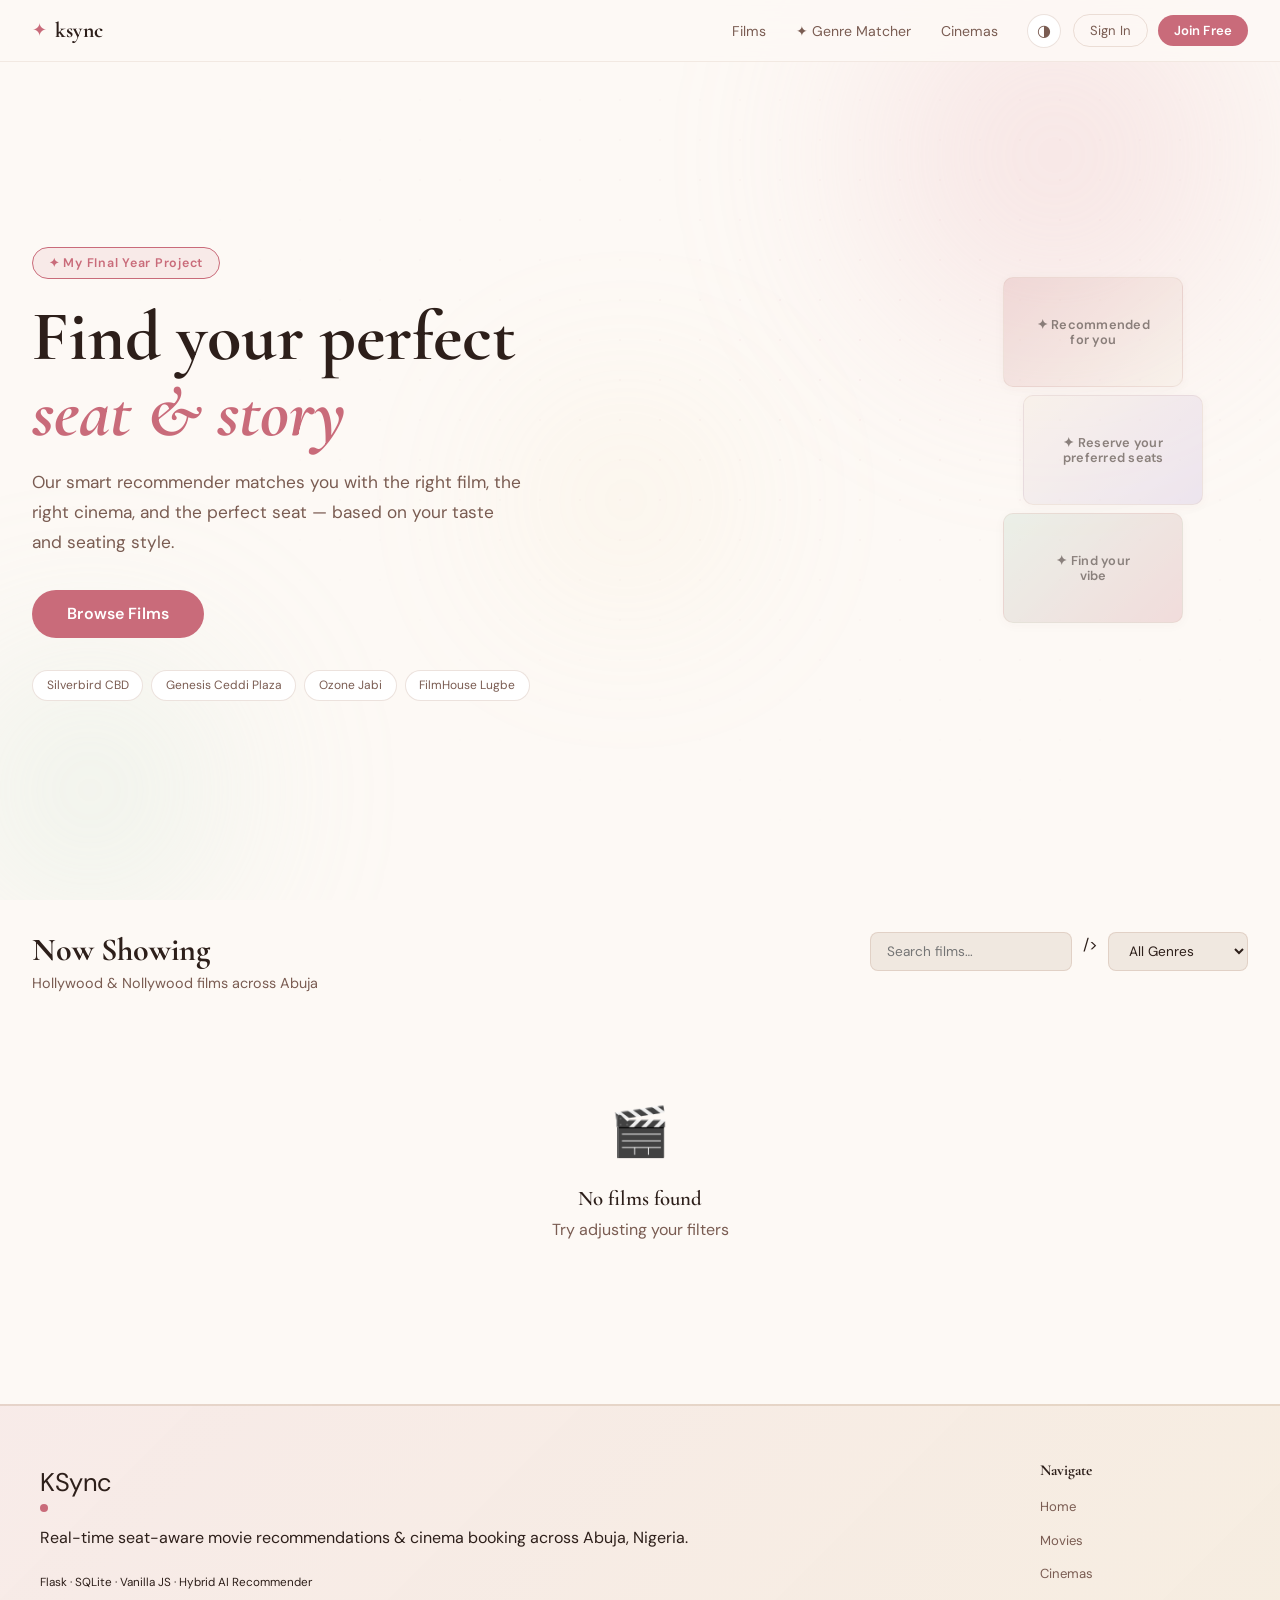
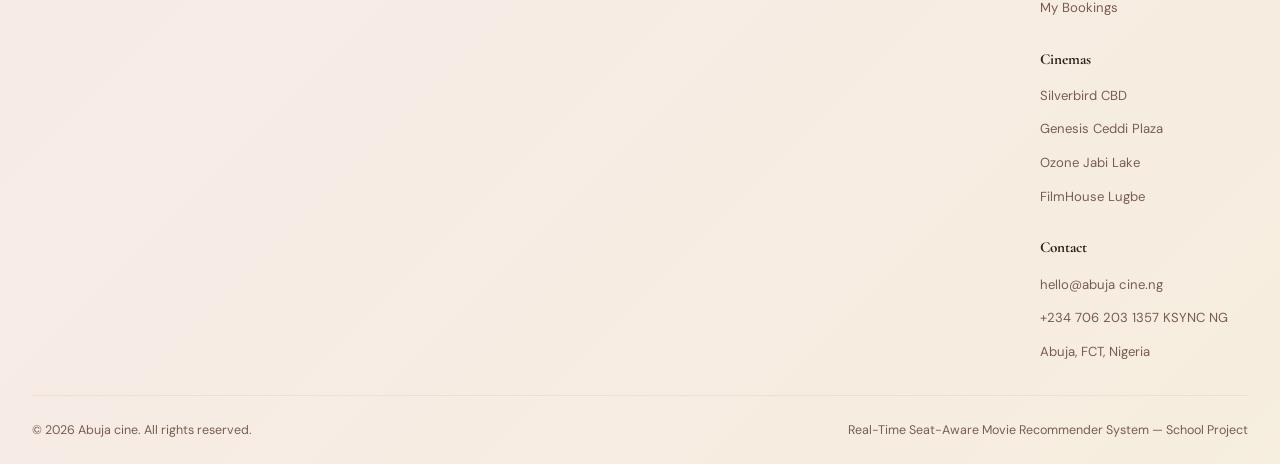
==== commit 55471690: "added auto suggestions for seats after selecting movie" ====
--- a/templates/index.html
+++ b/templates/index.html
@@ -83,7 +83,7 @@
         <p class="section-sub">Hollywood & Nollywood films across Abuja</p>
       </div>
       <div class="filter-row">
-        <input class="filter-input" type="search" id="search-input" placeholder="Search films…" oninput="filterMovies()"/>
+        <input class="filter-input" type="search" id="search-input" placeholder="Search films…" oninput="filterMovies()" autocomplete="off">/>
         <select class="filter-select" id="genre-select" onchange="filterMovies()">
           <option value="">All Genres</option>
         </select>
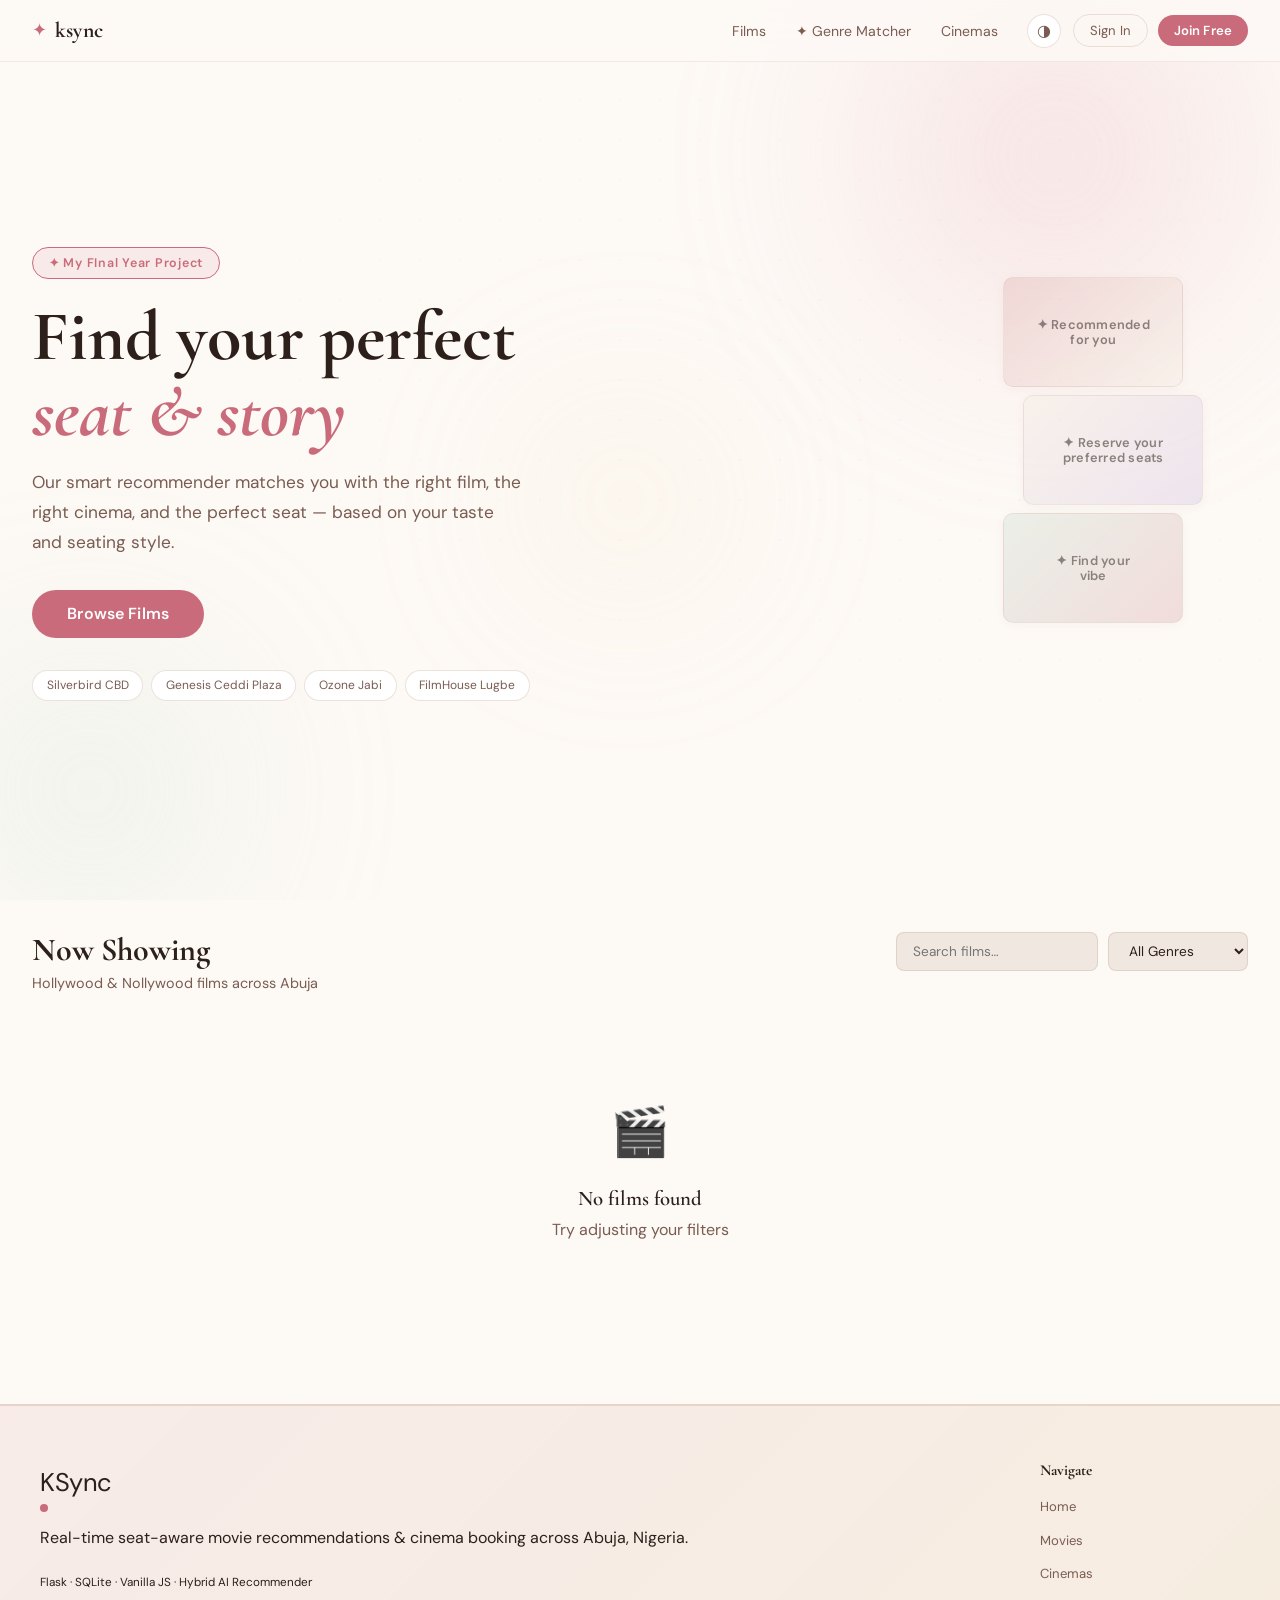
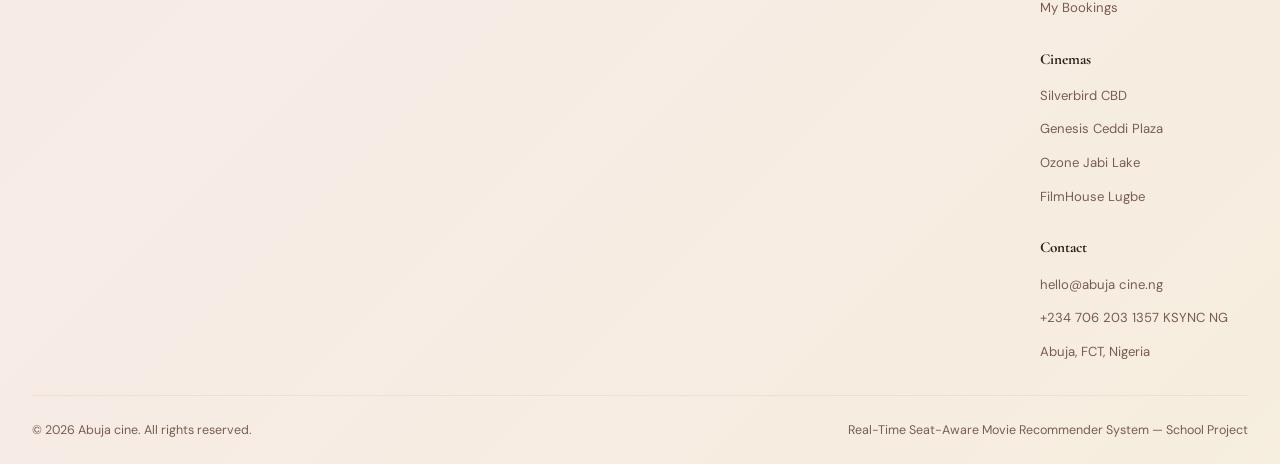
==== commit 5b99901a: "addded more genre of movies" ====
--- a/templates/index.html
+++ b/templates/index.html
@@ -83,7 +83,7 @@
         <p class="section-sub">Hollywood & Nollywood films across Abuja</p>
       </div>
       <div class="filter-row">
-        <input class="filter-input" type="search" id="search-input" placeholder="Search films…" oninput="filterMovies()" autocomplete="off">/>
+        <input class="filter-input" type="search" id="search-input" placeholder="Search films…" oninput="filterMovies()"/>
         <select class="filter-select" id="genre-select" onchange="filterMovies()">
           <option value="">All Genres</option>
         </select>
